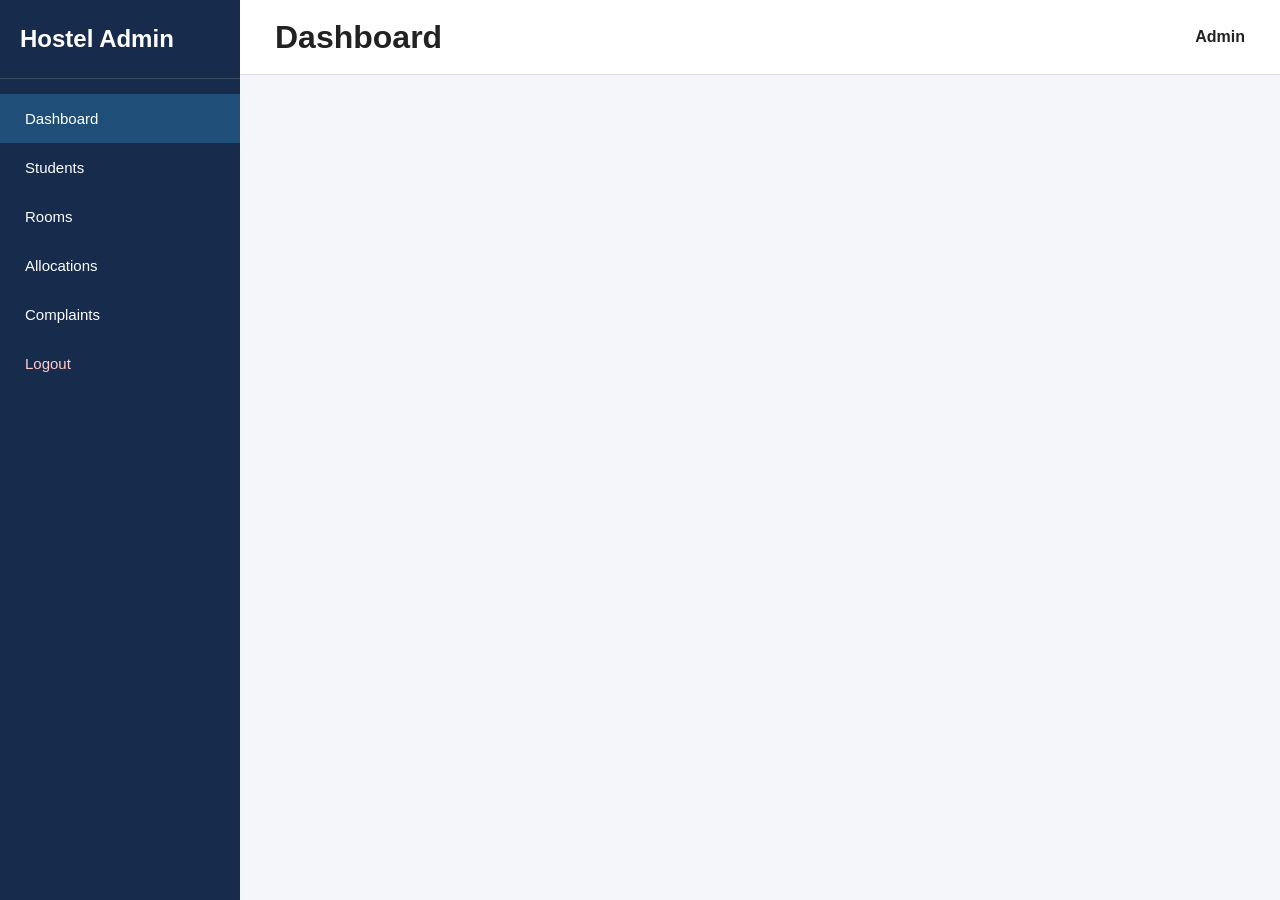
==== Frontend/admin.html @ ac71d5ca "Added admin dashboard layout" ====
<!DOCTYPE html>
<html lang="en">

<head>

    <meta charset="UTF-8">

    <meta name="viewport"
          content="width=device-width, initial-scale=1.0">

    <title>Admin - Hostel Management</title>

    <link rel="stylesheet" href="style.css">

</head>

<body>

<div class="admin-layout">

    <!-- SIDEBAR -->

    <aside class="sidebar">

        <div class="sidebar-title">
            <h2>Hostel Admin</h2>
        </div>

        <nav>

            <button class="nav-btn active">
                Dashboard
            </button>

            <button class="nav-btn">
                Students
            </button>

            <button class="nav-btn">
                Rooms
            </button>

            <button class="nav-btn">
                Allocations
            </button>

            <button class="nav-btn">
                Complaints
            </button>

            <button class="nav-btn logout-btn">
                Logout
            </button>

        </nav>

    </aside>


    <!-- MAIN CONTENT -->

    <main class="admin-main">

        <!-- HEADER -->

        <header class="topbar">

            <div>
                <h1 id="pageTitle">Dashboard</h1>
            </div>

            <div class="admin-user">
                Admin
            </div>

        </header>


    </main>

</div>

</body>
</html>
---- Frontend/style.css ----
* {
    margin: 0;
    padding: 0;
    box-sizing: border-box;
}

body {
    font-family: Arial, sans-serif;
    background: #f4f6f9;
    color: #222;
}


/* =========================
   LOGIN PAGE
========================= */

.login-body {
    min-height: 100vh;
    display: flex;
    justify-content: center;
    align-items: center;
    background: #eef2f7;
}

.login-container {
    width: 900px;
    min-height: 500px;
    display: flex;
    background: white;
    border-radius: 15px;
    overflow: hidden;
    box-shadow: 0 10px 30px rgba(0, 0, 0, 0.12);
}

.login-left {
    width: 50%;
    background: #1f4e79;
    color: white;
    display: flex;
    flex-direction: column;
    justify-content: center;
    padding: 50px;
}

.login-left h1 {
    font-size: 38px;
    margin-bottom: 15px;
}

.login-left p {
    font-size: 17px;
}

.login-box {
    width: 50%;
    padding: 60px 50px;
}

.login-box h2 {
    font-size: 30px;
    margin-bottom: 10px;
}

.login-subtitle {
    color: #777;
    margin-bottom: 30px;
}

.login-box label {
    display: block;
    margin-top: 15px;
    margin-bottom: 7px;
    font-weight: bold;
}

.login-box input {
    width: 100%;
    padding: 13px;
    border: 1px solid #ccc;
    border-radius: 7px;
}

.login-btn {
    width: 100%;
    margin-top: 25px;
    padding: 14px;
    border: none;
    border-radius: 7px;
    background: #1f4e79;
    color: white;
    cursor: pointer;
    font-size: 16px;
}

.login-btn:hover {
    background: #163a5b;
}

.login-message {
    margin-top: 15px;
}


/* =========================
   ADMIN LAYOUT
========================= */

.admin-layout {
    display: flex;
    min-height: 100vh;
}

.sidebar {
    width: 240px;
    background: #172b4d;
    color: white;
    position: fixed;
    height: 100vh;
}

.sidebar-title {
    padding: 25px 20px;
    border-bottom: 1px solid rgba(255,255,255,0.15);
}

.sidebar nav {
    display: flex;
    flex-direction: column;
    padding-top: 15px;
}

.nav-btn {
    background: transparent;
    border: none;
    color: white;
    text-align: left;
    padding: 16px 25px;
    font-size: 15px;
    cursor: pointer;
}

.nav-btn:hover,
.nav-btn.active {
    background: #1f4e79;
}

.logout-btn {
    margin-top: auto;
    color: #ffcccc;
}

.admin-main {
    margin-left: 240px;
    width: calc(100% - 240px);
}

.topbar {
    height: 75px;
    background: white;
    display: flex;
    align-items: center;
    justify-content: space-between;
    padding: 0 35px;
    border-bottom: 1px solid #ddd;
}

.admin-user {
    font-weight: bold;
}

.content-section {
    padding: 35px;
}

.hidden {
    display: none !important;
}


/* =========================
   DASHBOARD
========================= */

.dashboard-cards {
    display: grid;
    grid-template-columns: repeat(4, 1fr);
    gap: 20px;
    margin-top: 30px;
}

.dashboard-card {
    background: white;
    padding: 25px;
    border-radius: 10px;
    box-shadow: 0 3px 10px rgba(0,0,0,0.08);
}

.dashboard-card h3 {
    color: #666;
    font-size: 15px;
}

.dashboard-card p {
    font-size: 32px;
    font-weight: bold;
    margin-top: 15px;
    color: #1f4e79;
}


/* =========================
   TABLES
========================= */

.table-container {
    background: white;
    margin-top: 25px;
    border-radius: 10px;
    overflow-x: auto;
    box-shadow: 0 3px 10px rgba(0,0,0,0.07);
}

table {
    width: 100%;
    border-collapse: collapse;
}

th,
td {
    padding: 15px;
    border-bottom: 1px solid #eee;
    text-align: left;
}

th {
    background: #f1f4f8;
    font-size: 14px;
}

td {
    font-size: 14px;
}


/* =========================
   BUTTONS
========================= */

.primary-btn {
    background: #1f4e79;
    color: white;
    border: none;
    border-radius: 6px;
    padding: 11px 18px;
    cursor: pointer;
}

.primary-btn:hover {
    background: #163a5b;
}

.danger-btn {
    background: #d9534f;
    color: white;
    border: none;
    border-radius: 6px;
    padding: 11px 18px;
    cursor: pointer;
    margin-top: 15px;
}

.edit-btn {
    background: #f0ad4e;
    color: white;
    border: none;
    padding: 8px 12px;
    border-radius: 5px;
    cursor: pointer;
}

.section-header {
    display: flex;
    justify-content: space-between;
    align-items: center;
}


/* =========================
   ROOMS
========================= */

.rooms-container {
    display: grid;
    grid-template-columns: repeat(3, 1fr);
    gap: 20px;
    margin-top: 25px;
}

.room-card {
    background: white;
    padding: 20px;
    border-radius: 10px;
    box-shadow: 0 3px 10px rgba(0,0,0,0.08);
}

.room-card h3 {
    color: #1f4e79;
    margin-bottom: 10px;
}

.room-card ul {
    margin-top: 10px;
    padding-left: 20px;
}


/* =========================
   MODALS
========================= */

.modal {
    position: fixed;
    inset: 0;
    background: rgba(0,0,0,0.5);
    display: flex;
    justify-content: center;
    align-items: center;
    z-index: 1000;
}

.modal-content {
    width: 500px;
    max-height: 90vh;
    overflow-y: auto;
    background: white;
    padding: 30px;
    border-radius: 10px;
    position: relative;
}

.modal-content h2 {
    margin-bottom: 20px;
}

.modal-content label {
    display: block;
    margin-top: 12px;
    margin-bottom: 5px;
}

.modal-content input {
    width: 100%;
    padding: 11px;
    border: 1px solid #ccc;
    border-radius: 5px;
}

.modal-content .primary-btn {
    margin-top: 20px;
}

.close {
    position: absolute;
    right: 20px;
    top: 15px;
    font-size: 28px;
    cursor: pointer;
}


/* =========================
   STUDENT PAGE
========================= */

.student-layout {
    min-height: 100vh;
}

.student-header {
    background: #172b4d;
    color: white;
    padding: 20px 40px;
    display: flex;
    justify-content: space-between;
    align-items: center;
}

.student-header h1 {
    font-size: 24px;
}

.student-header p {
    margin-top: 5px;
    color: #cdd6e5;
}

.logout-button {
    background: #d9534f;
    color: white;
    border: none;
    padding: 11px 20px;
    border-radius: 6px;
    cursor: pointer;
}

.student-main {
    padding: 40px;
}

.student-details {
    display: grid;
    grid-template-columns: repeat(5, 1fr);
    gap: 20px;
    margin-top: 25px;
}

.detail-card {
    background: white;
    padding: 22px;
    border-radius: 10px;
    box-shadow: 0 3px 10px rgba(0,0,0,0.08);
}

.detail-card h3 {
    color: #777;
    font-size: 14px;
}

.detail-card p {
    margin-top: 12px;
    font-size: 20px;
    font-weight: bold;
    color: #1f4e79;
}


/* =========================
   COMPLAINT BOX
========================= */

.complaint-box {
    background: white;
    margin-top: 30px;
    padding: 30px;
    border-radius: 10px;
    box-shadow: 0 3px 10px rgba(0,0,0,0.08);
}

.complaint-box p {
    margin-top: 10px;
    color: #666;
}

.complaint-box textarea {
    width: 100%;
    height: 130px;
    margin-top: 20px;
    padding: 15px;
    border: 1px solid #ccc;
    border-radius: 7px;
    resize: vertical;
}

.complaint-box button {
    margin-top: 15px;
}

.previous-complaints {
    margin-top: 35px;
}


/* =========================
   STATUS
========================= */

.status-resolved {
    color: green;
    font-weight: bold;
}

.status-unresolved {
    color: red;
    font-weight: bold;
}


/* =========================
   RESPONSIVE
========================= */

@media (max-width: 1000px) {

    .dashboard-cards {
        grid-template-columns: repeat(2, 1fr);
    }

    .student-details {
        grid-template-columns: repeat(2, 1fr);
    }

    .rooms-container {
        grid-template-columns: repeat(2, 1fr);
    }
}

@media (max-width: 700px) {

    .login-container {
        width: 95%;
        flex-direction: column;
    }

    .login-left,
    .login-box {
        width: 100%;
    }

    .sidebar {
        width: 180px;
    }

    .admin-main {
        margin-left: 180px;
        width: calc(100% - 180px);
    }

    .dashboard-cards {
        grid-template-columns: 1fr;
    }

    .student-details {
        grid-template-columns: 1fr;
    }

    .rooms-container {
        grid-template-columns: 1fr;
    }
}
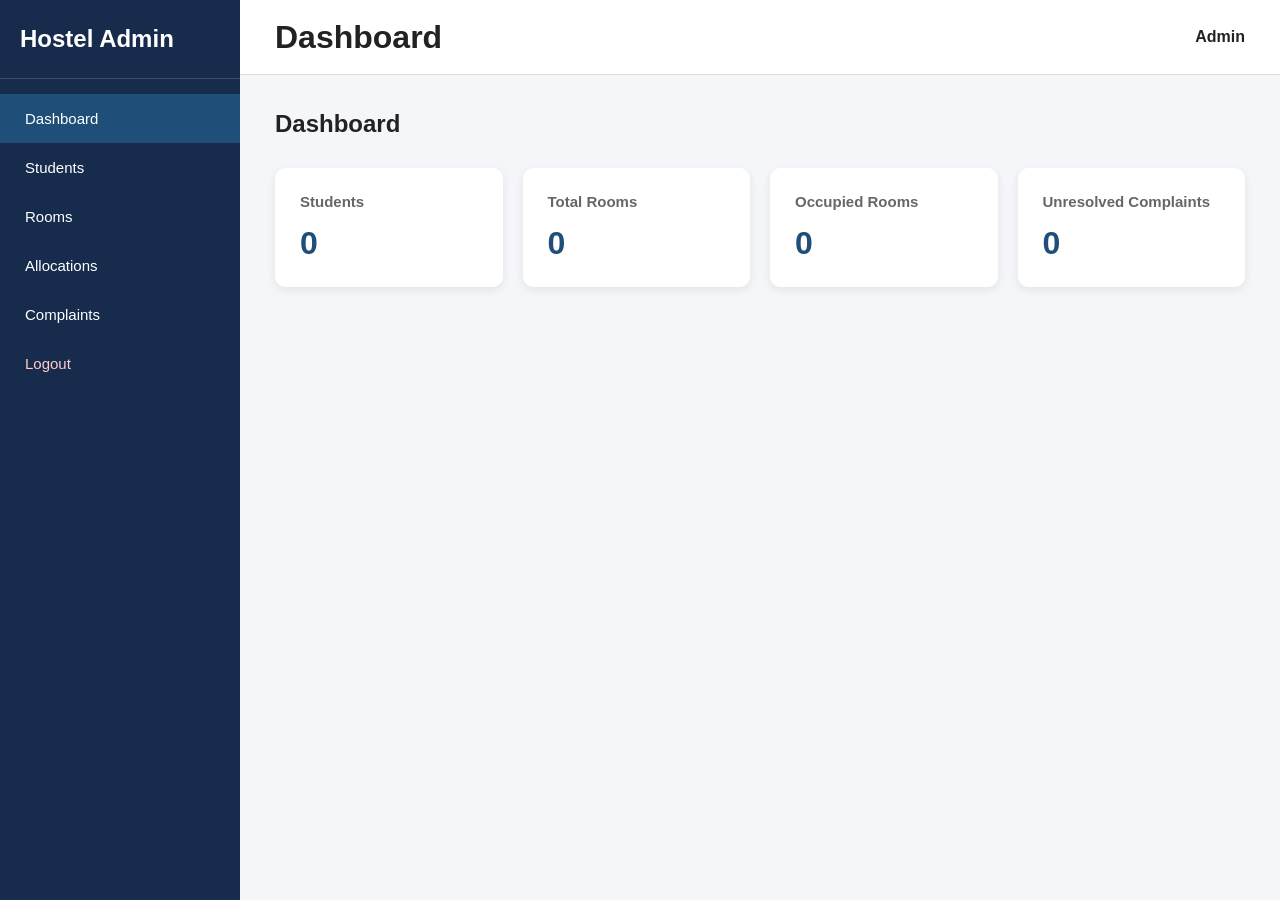
==== commit da5984b0: "Added admin dashboard cards" ====
--- a/Frontend/admin.html
+++ b/Frontend/admin.html
@@ -17,8 +17,6 @@
 <body>
 
 <div class="admin-layout">
-
-    <!-- SIDEBAR -->
 
     <aside class="sidebar">
 
@@ -56,12 +54,8 @@
 
     </aside>
 
-
-    <!-- MAIN CONTENT -->
-
     <main class="admin-main">
 
-        <!-- HEADER -->
 
         <header class="topbar">
 
@@ -76,6 +70,36 @@
         </header>
 
 
+        <section id="dashboard" class="content-section">
+
+            <h2>Dashboard</h2>
+
+            <div class="dashboard-cards">
+
+                <div class="dashboard-card">
+                    <h3>Students</h3>
+                    <p id="studentCount">0</p>
+                </div>
+
+                <div class="dashboard-card">
+                    <h3>Total Rooms</h3>
+                    <p id="roomCount">0</p>
+                </div>
+
+                <div class="dashboard-card">
+                    <h3>Occupied Rooms</h3>
+                    <p id="occupiedRoomCount">0</p>
+                </div>
+
+                <div class="dashboard-card">
+                    <h3>Unresolved Complaints</h3>
+                    <p id="unresolvedCount">0</p>
+                </div>
+
+            </div>
+
+        </section>
+
     </main>
 
 </div>
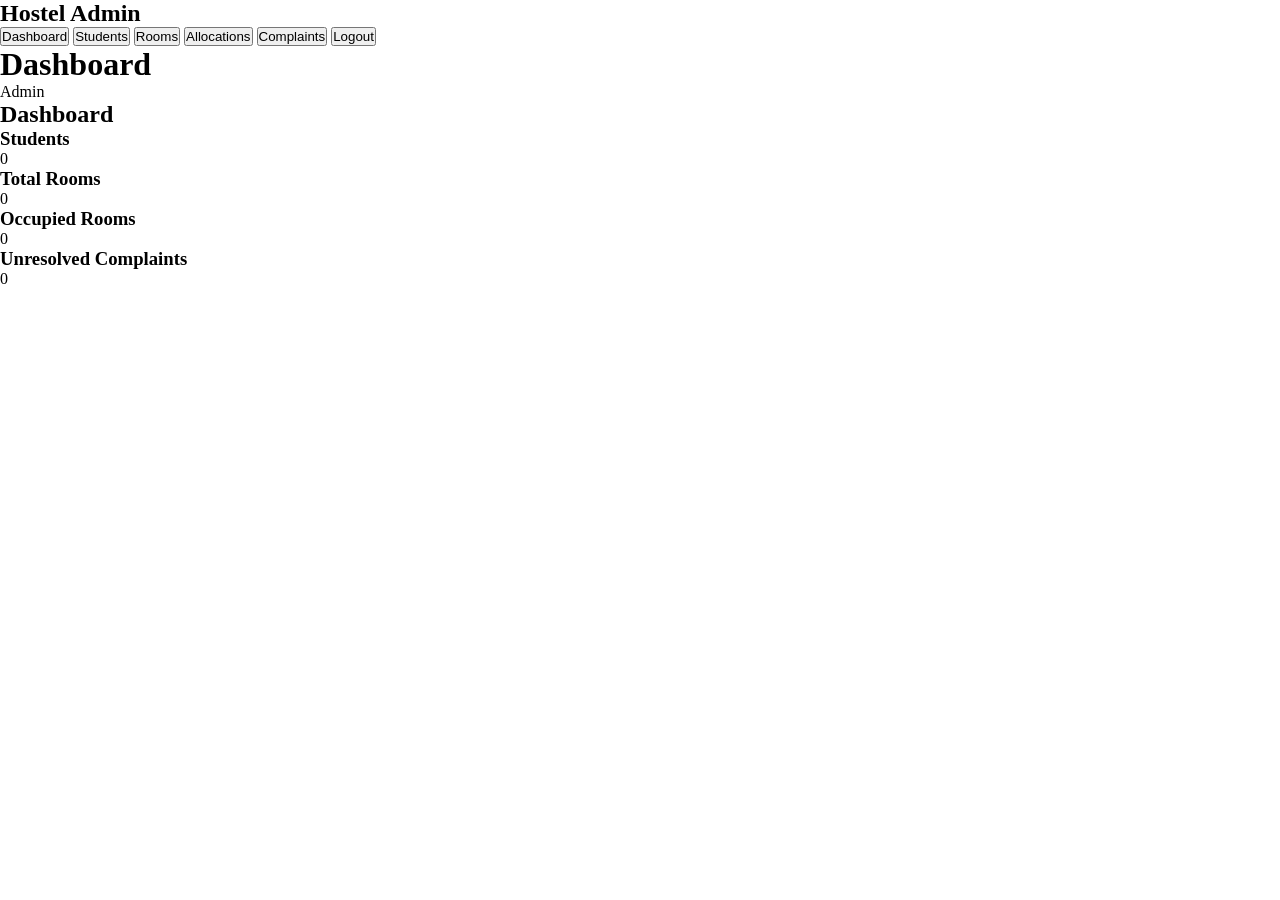
==== commit bf3e106f: "Added some modifications to admin api" ====
--- a/Frontend/admin.html
+++ b/Frontend/admin.html
@@ -38,17 +38,19 @@
                 Rooms
             </button>
 
-            <button class="nav-btn">
-                Allocations
-            </button>
+            
+        <button class="nav-btn">
+             Allocations
+        </button>
 
-            <button class="nav-btn">
+        <button class="nav-btn" id="complaintsBtn">
                 Complaints
-            </button>
+        </button>
 
-            <button class="nav-btn logout-btn">
-                Logout
-            </button>
+<button class="nav-btn logout-btn">
+    Logout
+</button>
+
 
         </nav>
 
@@ -99,10 +101,87 @@
             </div>
 
         </section>
+        
+<section id="complaints" class="content-section" style="display: none;">
+
+    <h2>Manage Complaints</h2>
+
+    <p id="complaintMessage"></p>
+
+    <table>
+        <thead>
+            <tr>
+                <th>Complaint ID</th>
+                <th>Student ID</th>
+                <th>Description</th>
+                <th>Status</th>
+                <th>Date</th>
+                <th>Action</th>
+            </tr>
+        </thead>
+
+        <tbody id="complaintTableBody">
+            <tr>
+                <td colspan="6">Click Complaints to load records.</td>
+            </tr>
+        </tbody>
+    </table>
+
+</section>
+
 
     </main>
 
 </div>
 
+
+<script>
+    document.getElementById("complaintsBtn").addEventListener("click", async function() {
+        document.getElementById("dashboard").style.display = "none";
+        document.getElementById("complaints").style.display = "block";
+        document.getElementById("pageTitle").textContent = "Complaints";
+
+        const table = document.getElementById("complaintTableBody");
+        table.innerHTML = "<tr><td colspan='6'>Loading complaints...</td></tr>";
+
+        try {
+            const response = await fetch("http://localhost:8080/api/complaints");
+            const data = await response.json();
+
+            const complaints = Array.isArray(data) ? data : data.complaints;
+
+            if (!response.ok || !Array.isArray(complaints)) {
+                throw new Error("Invalid response");
+            }
+
+            if (complaints.length === 0) {
+                table.innerHTML = "<tr><td colspan='6'>No complaints found.</td></tr>";
+                return;
+            }
+
+            table.innerHTML = "";
+
+            complaints.forEach(function(c) {
+                const row = document.createElement("tr");
+
+                row.innerHTML = `
+                    <td>${c.complaint_id}</td>
+                    <td>${c.student_id}</td>
+                    <td></td>
+                    <td>${c.status}</td>
+                    <td>${c.created_at}</td>
+                    <td>-</td>
+                `;
+
+                row.children[2].textContent = c.description;
+                table.appendChild(row);
+            });
+        } catch (error) {
+            table.innerHTML = "<tr><td colspan='6'>Could not load complaints. Check the backend API.</td></tr>";
+        }
+    });
+</script>
+
+
 </body>
-</html>
+</html>
--- a/Frontend/style.css
+++ b/Frontend/style.css
@@ -1,540 +1,144 @@
 * {
+    box-sizing: border-box;
     margin: 0;
     padding: 0;
-    box-sizing: border-box;
 }
-
-body {
-    font-family: Arial, sans-serif;
-    background: #f4f6f9;
-    color: #222;
-}
-
-
-/* =========================
-   LOGIN PAGE
-========================= */
 
 .login-body {
     min-height: 100vh;
+    width: 100%;
     display: flex;
+    align-items: center;
     justify-content: center;
-    align-items: center;
-    background: #eef2f7;
+    padding: 30px;
+    font-family: Arial, sans-serif;
+    background: linear-gradient(135deg, #102747, #1d4ed8);
 }
 
 .login-container {
-    width: 900px;
-    min-height: 500px;
-    display: flex;
+    display: grid;
+    grid-template-columns: 1fr 1fr;
+    width: 100%;
+    max-width: 1100px;
+    min-height: 580px;
+    overflow: hidden;
+    border-radius: 20px;
     background: white;
-    border-radius: 15px;
-    overflow: hidden;
-    box-shadow: 0 10px 30px rgba(0, 0, 0, 0.12);
+    box-shadow: 0 25px 60px rgba(0, 0, 0, 0.25);
 }
 
 .login-left {
-    width: 50%;
-    background: #1f4e79;
-    color: white;
     display: flex;
     flex-direction: column;
     justify-content: center;
+    align-items: center;
     padding: 50px;
+    text-align: center;
+    color: white;
+    background: linear-gradient(145deg, #17315b, #2563eb);
 }
 
 .login-left h1 {
-    font-size: 38px;
-    margin-bottom: 15px;
+    font-size: clamp(30px, 3vw, 44px);
+    line-height: 1.2;
+    margin-bottom: 20px;
 }
 
 .login-left p {
-    font-size: 17px;
+    color: #dbeafe;
+    font-size: 18px;
+    line-height: 1.7;
 }
 
 .login-box {
-    width: 50%;
-    padding: 60px 50px;
+    display: flex;
+    flex-direction: column;
+    justify-content: center;
+    padding: 55px;
+    background: #ffffff;
 }
 
 .login-box h2 {
-    font-size: 30px;
-    margin-bottom: 10px;
+    color: #17315b;
+    font-size: 34px;
+    margin-bottom: 12px;
 }
 
 .login-subtitle {
-    color: #777;
+    color: #64748b;
     margin-bottom: 30px;
 }
 
-.login-box label {
+#loginForm {
+    width: 100%;
+}
+
+#loginForm label {
     display: block;
-    margin-top: 15px;
-    margin-bottom: 7px;
+    margin: 20px 0 9px;
+    color: #334155;
     font-weight: bold;
 }
 
-.login-box input {
+#loginForm input {
     width: 100%;
-    padding: 13px;
-    border: 1px solid #ccc;
-    border-radius: 7px;
+    padding: 15px;
+    border: 1px solid #cbd5e1;
+    border-radius: 9px;
+    font-size: 16px;
+    outline: none;
+    transition: border-color 0.2s, box-shadow 0.2s;
+}
+
+#loginForm input:focus {
+    border-color: #2563eb;
+    box-shadow: 0 0 0 3px rgba(37, 99, 235, 0.12);
 }
 
 .login-btn {
     width: 100%;
-    margin-top: 25px;
-    padding: 14px;
+    margin-top: 30px;
+    padding: 15px;
     border: none;
-    border-radius: 7px;
-    background: #1f4e79;
+    border-radius: 9px;
     color: white;
+    background: #2563eb;
+    font-size: 17px;
+    font-weight: bold;
     cursor: pointer;
-    font-size: 16px;
+    transition: background 0.2s, transform 0.2s;
 }
 
 .login-btn:hover {
-    background: #163a5b;
+    background: #1d4ed8;
+    transform: translateY(-1px);
 }
 
 .login-message {
-    margin-top: 15px;
+    margin-top: 18px;
+    text-align: center;
 }
 
-
-/* =========================
-   ADMIN LAYOUT
-========================= */
-
-.admin-layout {
-    display: flex;
-    min-height: 100vh;
-}
-
-.sidebar {
-    width: 240px;
-    background: #172b4d;
-    color: white;
-    position: fixed;
-    height: 100vh;
-}
-
-.sidebar-title {
-    padding: 25px 20px;
-    border-bottom: 1px solid rgba(255,255,255,0.15);
-}
-
-.sidebar nav {
-    display: flex;
-    flex-direction: column;
-    padding-top: 15px;
-}
-
-.nav-btn {
-    background: transparent;
-    border: none;
-    color: white;
-    text-align: left;
-    padding: 16px 25px;
-    font-size: 15px;
-    cursor: pointer;
-}
-
-.nav-btn:hover,
-.nav-btn.active {
-    background: #1f4e79;
-}
-
-.logout-btn {
-    margin-top: auto;
-    color: #ffcccc;
-}
-
-.admin-main {
-    margin-left: 240px;
-    width: calc(100% - 240px);
-}
-
-.topbar {
-    height: 75px;
-    background: white;
-    display: flex;
-    align-items: center;
-    justify-content: space-between;
-    padding: 0 35px;
-    border-bottom: 1px solid #ddd;
-}
-
-.admin-user {
-    font-weight: bold;
-}
-
-.content-section {
-    padding: 35px;
-}
-
-.hidden {
-    display: none !important;
-}
-
-
-/* =========================
-   DASHBOARD
-========================= */
-
-.dashboard-cards {
-    display: grid;
-    grid-template-columns: repeat(4, 1fr);
-    gap: 20px;
-    margin-top: 30px;
-}
-
-.dashboard-card {
-    background: white;
-    padding: 25px;
-    border-radius: 10px;
-    box-shadow: 0 3px 10px rgba(0,0,0,0.08);
-}
-
-.dashboard-card h3 {
-    color: #666;
-    font-size: 15px;
-}
-
-.dashboard-card p {
-    font-size: 32px;
-    font-weight: bold;
-    margin-top: 15px;
-    color: #1f4e79;
-}
-
-
-/* =========================
-   TABLES
-========================= */
-
-.table-container {
-    background: white;
-    margin-top: 25px;
-    border-radius: 10px;
-    overflow-x: auto;
-    box-shadow: 0 3px 10px rgba(0,0,0,0.07);
-}
-
-table {
-    width: 100%;
-    border-collapse: collapse;
-}
-
-th,
-td {
-    padding: 15px;
-    border-bottom: 1px solid #eee;
-    text-align: left;
-}
-
-th {
-    background: #f1f4f8;
-    font-size: 14px;
-}
-
-td {
-    font-size: 14px;
-}
-
-
-/* =========================
-   BUTTONS
-========================= */
-
-.primary-btn {
-    background: #1f4e79;
-    color: white;
-    border: none;
-    border-radius: 6px;
-    padding: 11px 18px;
-    cursor: pointer;
-}
-
-.primary-btn:hover {
-    background: #163a5b;
-}
-
-.danger-btn {
-    background: #d9534f;
-    color: white;
-    border: none;
-    border-radius: 6px;
-    padding: 11px 18px;
-    cursor: pointer;
-    margin-top: 15px;
-}
-
-.edit-btn {
-    background: #f0ad4e;
-    color: white;
-    border: none;
-    padding: 8px 12px;
-    border-radius: 5px;
-    cursor: pointer;
-}
-
-.section-header {
-    display: flex;
-    justify-content: space-between;
-    align-items: center;
-}
-
-
-/* =========================
-   ROOMS
-========================= */
-
-.rooms-container {
-    display: grid;
-    grid-template-columns: repeat(3, 1fr);
-    gap: 20px;
-    margin-top: 25px;
-}
-
-.room-card {
-    background: white;
-    padding: 20px;
-    border-radius: 10px;
-    box-shadow: 0 3px 10px rgba(0,0,0,0.08);
-}
-
-.room-card h3 {
-    color: #1f4e79;
-    margin-bottom: 10px;
-}
-
-.room-card ul {
-    margin-top: 10px;
-    padding-left: 20px;
-}
-
-
-/* =========================
-   MODALS
-========================= */
-
-.modal {
-    position: fixed;
-    inset: 0;
-    background: rgba(0,0,0,0.5);
-    display: flex;
-    justify-content: center;
-    align-items: center;
-    z-index: 1000;
-}
-
-.modal-content {
-    width: 500px;
-    max-height: 90vh;
-    overflow-y: auto;
-    background: white;
-    padding: 30px;
-    border-radius: 10px;
-    position: relative;
-}
-
-.modal-content h2 {
-    margin-bottom: 20px;
-}
-
-.modal-content label {
-    display: block;
-    margin-top: 12px;
-    margin-bottom: 5px;
-}
-
-.modal-content input {
-    width: 100%;
-    padding: 11px;
-    border: 1px solid #ccc;
-    border-radius: 5px;
-}
-
-.modal-content .primary-btn {
-    margin-top: 20px;
-}
-
-.close {
-    position: absolute;
-    right: 20px;
-    top: 15px;
-    font-size: 28px;
-    cursor: pointer;
-}
-
-
-/* =========================
-   STUDENT PAGE
-========================= */
-
-.student-layout {
-    min-height: 100vh;
-}
-
-.student-header {
-    background: #172b4d;
-    color: white;
-    padding: 20px 40px;
-    display: flex;
-    justify-content: space-between;
-    align-items: center;
-}
-
-.student-header h1 {
-    font-size: 24px;
-}
-
-.student-header p {
-    margin-top: 5px;
-    color: #cdd6e5;
-}
-
-.logout-button {
-    background: #d9534f;
-    color: white;
-    border: none;
-    padding: 11px 20px;
-    border-radius: 6px;
-    cursor: pointer;
-}
-
-.student-main {
-    padding: 40px;
-}
-
-.student-details {
-    display: grid;
-    grid-template-columns: repeat(5, 1fr);
-    gap: 20px;
-    margin-top: 25px;
-}
-
-.detail-card {
-    background: white;
-    padding: 22px;
-    border-radius: 10px;
-    box-shadow: 0 3px 10px rgba(0,0,0,0.08);
-}
-
-.detail-card h3 {
-    color: #777;
-    font-size: 14px;
-}
-
-.detail-card p {
-    margin-top: 12px;
-    font-size: 20px;
-    font-weight: bold;
-    color: #1f4e79;
-}
-
-
-/* =========================
-   COMPLAINT BOX
-========================= */
-
-.complaint-box {
-    background: white;
-    margin-top: 30px;
-    padding: 30px;
-    border-radius: 10px;
-    box-shadow: 0 3px 10px rgba(0,0,0,0.08);
-}
-
-.complaint-box p {
-    margin-top: 10px;
-    color: #666;
-}
-
-.complaint-box textarea {
-    width: 100%;
-    height: 130px;
-    margin-top: 20px;
-    padding: 15px;
-    border: 1px solid #ccc;
-    border-radius: 7px;
-    resize: vertical;
-}
-
-.complaint-box button {
-    margin-top: 15px;
-}
-
-.previous-complaints {
-    margin-top: 35px;
-}
-
-
-/* =========================
-   STATUS
-========================= */
-
-.status-resolved {
-    color: green;
-    font-weight: bold;
-}
-
-.status-unresolved {
-    color: red;
-    font-weight: bold;
-}
-
-
-/* =========================
-   RESPONSIVE
-========================= */
-
-@media (max-width: 1000px) {
-
-    .dashboard-cards {
-        grid-template-columns: repeat(2, 1fr);
+@media (max-width: 750px) {
+    .login-body {
+        padding: 16px;
     }
 
-    .student-details {
-        grid-template-columns: repeat(2, 1fr);
+    .login-container {
+        grid-template-columns: 1fr;
+        max-width: 480px;
     }
 
-    .rooms-container {
-        grid-template-columns: repeat(2, 1fr);
-    }
-}
-
-@media (max-width: 700px) {
-
-    .login-container {
-        width: 95%;
-        flex-direction: column;
+    .login-left {
+        min-height: 200px;
+        padding: 30px 20px;
     }
 
-    .login-left,
-    .login-box {
-        width: 100%;
+    .login-left h1 {
+        font-size: 30px;
     }
 
-    .sidebar {
-        width: 180px;
-    }
-
-    .admin-main {
-        margin-left: 180px;
-        width: calc(100% - 180px);
-    }
-
-    .dashboard-cards {
-        grid-template-columns: 1fr;
-    }
-
-    .student-details {
-        grid-template-columns: 1fr;
-    }
-
-    .rooms-container {
-        grid-template-columns: 1fr;
+    .login-box {
+        padding: 30px 24px;
     }
 }
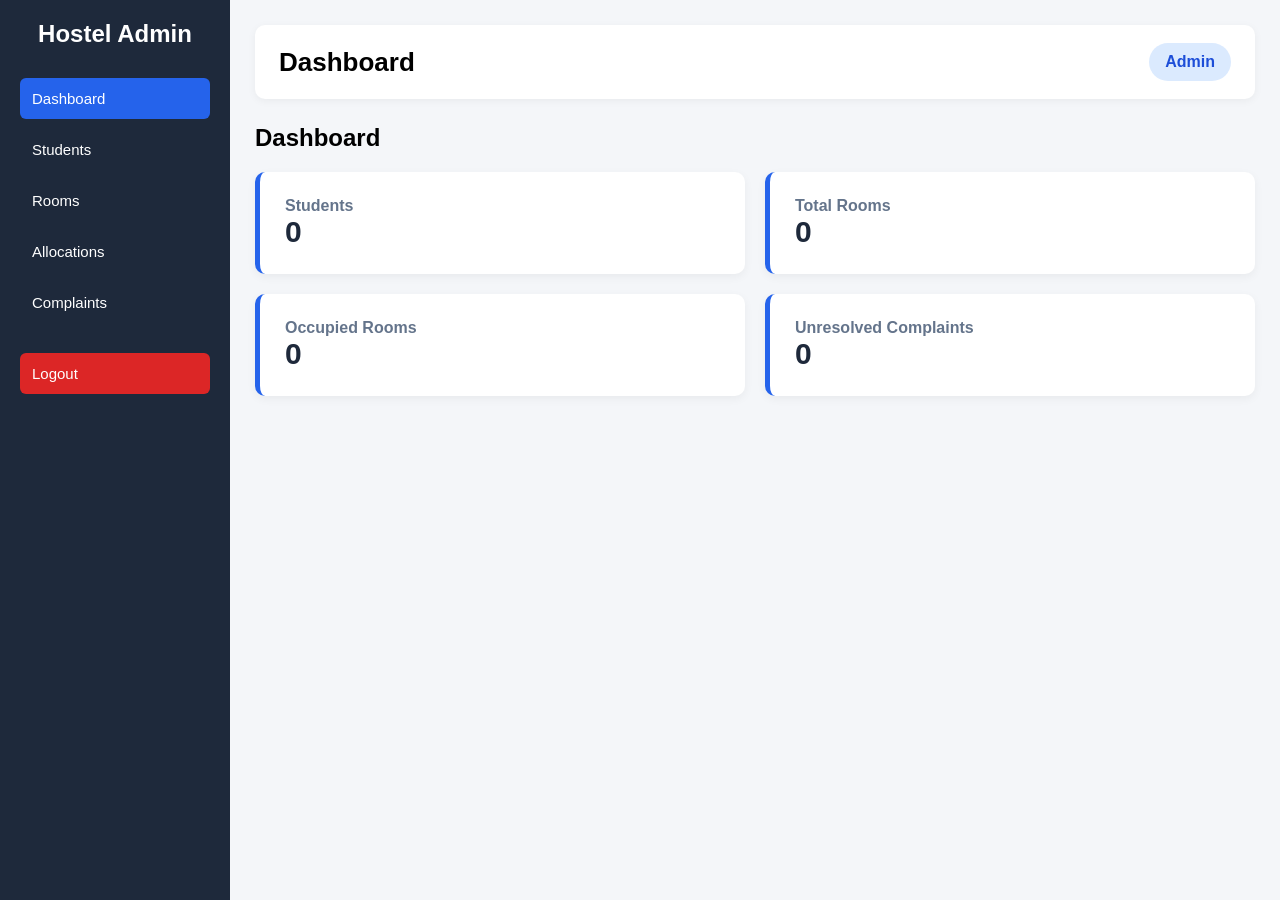
==== commit 933b0a6c: "Added Code to display room occupancy and availability in admin panel" ====
--- a/Frontend/admin.html
+++ b/Frontend/admin.html
@@ -1,83 +1,44 @@
 <!DOCTYPE html>
 <html lang="en">
-
 <head>
-
     <meta charset="UTF-8">
-
-    <meta name="viewport"
-          content="width=device-width, initial-scale=1.0">
-
+    <meta name="viewport" content="width=device-width, initial-scale=1.0">
     <title>Admin - Hostel Management</title>
-
     <link rel="stylesheet" href="style.css">
-
 </head>
 
 <body>
-
 <div class="admin-layout">
 
     <aside class="sidebar">
-
         <div class="sidebar-title">
             <h2>Hostel Admin</h2>
         </div>
 
         <nav>
-
-            <button class="nav-btn active">
-                Dashboard
-            </button>
-
-            <button class="nav-btn">
-                Students
-            </button>
-
-            <button class="nav-btn">
-                Rooms
-            </button>
-
-            
-        <button class="nav-btn">
-             Allocations
-        </button>
-
-        <button class="nav-btn" id="complaintsBtn">
-                Complaints
-        </button>
-
-<button class="nav-btn logout-btn">
-    Logout
-</button>
-
-
+            <button class="nav-btn active" data-page="dashboard">Dashboard</button>
+            <button class="nav-btn" data-page="students">Students</button>
+            <button class="nav-btn" data-page="rooms">Rooms</button>
+            <button class="nav-btn" data-page="allocations">Allocations</button>
+            <button class="nav-btn" data-page="complaints">Complaints</button>
+            <button class="nav-btn logout-btn" id="logoutBtn">Logout</button>
         </nav>
-
     </aside>
 
     <main class="admin-main">
 
-
         <header class="topbar">
-
             <div>
                 <h1 id="pageTitle">Dashboard</h1>
             </div>
-
-            <div class="admin-user">
-                Admin
-            </div>
-
+            <div class="admin-user">Admin</div>
         </header>
 
-
+        <!-- Dashboard -->
         <section id="dashboard" class="content-section">
-
             <h2>Dashboard</h2>
 
             <div class="dashboard-cards">
-
                 <div class="dashboard-card">
                     <h3>Students</h3>
                     <p id="studentCount">0</p>
@@ -97,91 +58,296 @@
                     <h3>Unresolved Complaints</h3>
                     <p id="unresolvedCount">0</p>
                 </div>
-
             </div>
-
         </section>
+
+        <!-- Students placeholder -->
+        <section id="students" class="content-section" style="display:none;">
+            <h2>Students</h2>
+            <p>Students management will be added here.</p>
+        </section>
+
+        <!-- Rooms placeholder -->
         
-<section id="complaints" class="content-section" style="display: none;">
-
-    <h2>Manage Complaints</h2>
-
-    <p id="complaintMessage"></p>
-
-    <table>
-        <thead>
-            <tr>
-                <th>Complaint ID</th>
-                <th>Student ID</th>
-                <th>Description</th>
-                <th>Status</th>
-                <th>Date</th>
-                <th>Action</th>
-            </tr>
-        </thead>
-
-        <tbody id="complaintTableBody">
-            <tr>
-                <td colspan="6">Click Complaints to load records.</td>
-            </tr>
-        </tbody>
-    </table>
-
+<section id="rooms" class="content-section" style="display:none;">
+    <h2>Rooms Management</h2>
+
+    <p id="roomsMessage"></p>
+
+    <div style="overflow-x:auto;">
+        <table style="width:100%; border-collapse:collapse; background:white;">
+            <thead>
+                <tr>
+                    <th>Room ID</th>
+                    <th>Room Number</th>
+                    <th>Block</th>
+                    <th>Floor</th>
+                    <th>Capacity</th>
+                    <th>Occupied Beds</th>
+<th>Available Beds</th>
+                </tr>
+            </thead>
+            <tbody id="roomsTable">
+                <tr>
+                    <td colspan="5">Click Rooms to load records.</td>
+                </tr>
+            </tbody>
+        </table>
+    </div>
 </section>
 
 
+        <!-- Allocations placeholder -->
+        <section id="allocations" class="content-section" style="display:none;">
+            <h2>Allocations</h2>
+            <p>Allocations management will be added here.</p>
+        </section>
+
+        <!-- Complaints -->
+        <section id="complaints" class="content-section" style="display:none;">
+            <h2>Student Complaints</h2>
+
+            <div style="overflow-x:auto;">
+                <table style="width:100%; border-collapse:collapse; background:white;">
+                    <thead>
+                        <tr>
+                            <th style="padding:12px; border:1px solid #ddd;">Complaint ID</th>
+                            <th style="padding:12px; border:1px solid #ddd;">Student ID</th>
+                            <th style="padding:12px; border:1px solid #ddd;">Description</th>
+                            <th style="padding:12px; border:1px solid #ddd;">Status</th>
+                            <th style="padding:12px; border:1px solid #ddd;">Date</th>
+                            <th style="padding:12px; border:1px solid #ddd;">Action</th>
+                        </tr>
+                    </thead>
+
+                    <tbody id="complaintsTable">
+                        <tr>
+                            <td colspan="5" style="padding:12px;">Click Complaints to load records.</td>
+                        </tr>
+                    </tbody>
+                </table>
+            </div>
+
+            <p id="complaintsMessage"></p>
+        </section>
+
     </main>
-
 </div>
 
-
 <script>
-    document.getElementById("complaintsBtn").addEventListener("click", async function() {
-        document.getElementById("dashboard").style.display = "none";
-        document.getElementById("complaints").style.display = "block";
-        document.getElementById("pageTitle").textContent = "Complaints";
-
-        const table = document.getElementById("complaintTableBody");
-        table.innerHTML = "<tr><td colspan='6'>Loading complaints...</td></tr>";
-
-        try {
-            const response = await fetch("http://localhost:8080/api/complaints");
-            const data = await response.json();
-
-            const complaints = Array.isArray(data) ? data : data.complaints;
-
-            if (!response.ok || !Array.isArray(complaints)) {
-                throw new Error("Invalid response");
-            }
-
-            if (complaints.length === 0) {
-                table.innerHTML = "<tr><td colspan='6'>No complaints found.</td></tr>";
-                return;
-            }
-
-            table.innerHTML = "";
-
-            complaints.forEach(function(c) {
-                const row = document.createElement("tr");
-
-                row.innerHTML = `
-                    <td>${c.complaint_id}</td>
-                    <td>${c.student_id}</td>
-                    <td></td>
-                    <td>${c.status}</td>
-                    <td>${c.created_at}</td>
-                    <td>-</td>
-                `;
-
-                row.children[2].textContent = c.description;
-                table.appendChild(row);
+const API_BASE = "http://localhost:8080";
+
+// Load dashboard data
+async function loadDashboard() {
+    try {
+        const response = await fetch(`${API_BASE}/api/admin/dashboard`);
+        const data = await response.json();
+
+        if (!response.ok || !data.success) {
+            throw new Error(data.message || "Failed to load dashboard");
+        }
+
+        document.getElementById("studentCount").textContent = data.students;
+        document.getElementById("roomCount").textContent = data.totalRooms;
+        document.getElementById("occupiedRoomCount").textContent = data.occupiedRooms;
+        document.getElementById("unresolvedCount").textContent = data.unresolvedComplaints;
+
+    } catch (error) {
+        console.error("Dashboard error:", error);
+    }
+}
+
+// Load all complaints from the backend
+
+async function loadComplaints() {
+    const table = document.getElementById("complaintsTable");
+    const message = document.getElementById("complaintsMessage");
+
+    table.innerHTML =
+        "<tr><td colspan='6' style='padding:12px;'>Loading complaints...</td></tr>";
+    message.textContent = "";
+
+    try {
+        const response = await fetch(`${API_BASE}/api/complaints`);
+        const data = await response.json();
+
+        if (!response.ok || !data.success) {
+            throw new Error(data.message || "Failed to load complaints");
+        }
+
+        table.innerHTML = "";
+
+        if (!data.complaints || data.complaints.length === 0) {
+            table.innerHTML =
+                "<tr><td colspan='6' style='padding:12px;'>No complaints found.</td></tr>";
+            return;
+        }
+
+        data.complaints.forEach(complaint => {
+            const row = document.createElement("tr");
+
+            const values = [
+                complaint.complaint_id,
+                complaint.student_id,
+                complaint.description,
+                complaint.status,
+                complaint.created_at
+            ];
+
+            values.forEach(value => {
+                const cell = document.createElement("td");
+                cell.style.padding = "12px";
+                cell.style.border = "1px solid #ddd";
+                cell.textContent = value ?? "";
+                row.appendChild(cell);
             });
-        } catch (error) {
-            table.innerHTML = "<tr><td colspan='6'>Could not load complaints. Check the backend API.</td></tr>";
+
+            const actionCell = document.createElement("td");
+            actionCell.style.padding = "12px";
+            actionCell.style.border = "1px solid #ddd";
+
+            const statusSelect = document.createElement("select");
+
+            ["Pending", "In Progress", "Resolved"].forEach(status => {
+                const option = document.createElement("option");
+                option.value = status;
+                option.textContent = status;
+                statusSelect.appendChild(option);
+            });
+
+            statusSelect.value = complaint.status;
+
+            const updateButton = document.createElement("button");
+            updateButton.textContent = "Update";
+
+            updateButton.addEventListener("click", async () => {
+                try {
+                    updateButton.disabled = true;
+                    message.textContent = "Updating complaint...";
+
+                    const updateResponse = await fetch(
+                        `${API_BASE}/api/complaints/${complaint.complaint_id}`,
+                        {
+                            method: "PUT",
+                            headers: {
+                                "Content-Type": "application/json"
+                            },
+                            body: JSON.stringify({
+                                status: statusSelect.value
+                            })
+                        }
+                    );
+
+                    const result = await updateResponse.json();
+
+                    if (!updateResponse.ok || !result.success) {
+                        throw new Error(result.message || "Update failed");
+                    }
+
+                    message.textContent = "Complaint status updated successfully!";
+                    await loadComplaints();
+                    await loadDashboard();
+
+                } catch (error) {
+                    message.textContent = error.message;
+                } finally {
+                    updateButton.disabled = false;
+                }
+            });
+
+            actionCell.appendChild(statusSelect);
+            actionCell.appendChild(document.createElement("br"));
+            actionCell.appendChild(updateButton);
+            row.appendChild(actionCell);
+
+            table.appendChild(row);
+        });
+
+    } catch (error) {
+        console.error("Complaints error:", error);
+        table.innerHTML =
+            "<tr><td colspan='6' style='padding:12px;'>Could not load complaints.</td></tr>";
+        message.textContent = error.message;
+    }
+}
+
+async function loadRooms() {
+    const table = document.getElementById("roomsTable");
+
+    try {
+        const response = await fetch(`${API_BASE}/api/rooms`);
+        const result = await response.json();
+
+        if (!response.ok || !result.success) {
+            throw new Error(result.message || "Failed to load rooms");
+        }
+
+        table.innerHTML = "";
+
+        result.rooms.forEach(room => {
+            const row = document.createElement("tr");
+
+            row.innerHTML = `
+                <td>${room.room_id}</td>
+                <td>${room.room_number}</td>
+                <td>${room.block}</td>
+                <td>${room.floor}</td>
+                <td>${room.capacity}</td>
+                <td>${room.occupied}</td>
+                <td>${room.available}</td>
+            `;
+
+            table.appendChild(row);
+        });
+
+    } catch (error) {
+        console.error("Rooms error:", error);
+        table.innerHTML =
+            `<tr><td colspan="7">Could not load rooms: ${error.message}</td></tr>`;
+    }
+}
+
+
+// Sidebar navigation
+document.querySelectorAll(".nav-btn[data-page]").forEach(button => {
+    button.addEventListener("click", () => {
+        const page = button.dataset.page;
+
+        document.querySelectorAll(".content-section").forEach(section => {
+            section.style.display = "none";
+        });
+
+        document.getElementById(page).style.display = "block";
+        document.getElementById("pageTitle").textContent =
+            button.textContent.trim();
+
+        document.querySelectorAll(".nav-btn").forEach(navButton => {
+            navButton.classList.remove("active");
+        });
+
+        button.classList.add("active");
+
+        if (page === "dashboard") {
+            loadDashboard();
+        }
+        if (page === "rooms") {
+    loadRooms();
+}
+
+        if (page === "complaints") {
+            loadComplaints();
         }
     });
+});
+
+// Logout
+document.getElementById("logoutBtn").addEventListener("click", () => {
+    window.location.href = "login.html";
+});
+
+// Initial dashboard load
+loadDashboard();
 </script>
-
 
 </body>
 </html>
--- a/Frontend/style.css
+++ b/Frontend/style.css
@@ -141,4 +141,182 @@
     .login-box {
         padding: 30px 24px;
     }
+}
+/* Admin Layout */
+.admin-layout {
+    display: flex;
+    min-height: 100vh;
+    background: #f4f6f9;
+    font-family: Arial, sans-serif;
+}
+
+/* Sidebar */
+.sidebar {
+    width: 230px;
+    background: #1e293b;
+    color: white;
+    padding: 20px;
+    flex-shrink: 0;
+}
+
+.sidebar-title {
+    text-align: center;
+    margin-bottom: 30px;
+}
+
+.sidebar nav {
+    display: flex;
+    flex-direction: column;
+    gap: 10px;
+}
+
+.nav-btn {
+    padding: 12px;
+    border: none;
+    border-radius: 6px;
+    background: transparent;
+    color: white;
+    text-align: left;
+    font-size: 15px;
+    cursor: pointer;
+}
+
+.nav-btn:hover,
+.nav-btn.active {
+    background: #2563eb;
+}
+
+.logout-btn {
+    margin-top: 20px;
+    background: #dc2626;
+}
+
+/* Main Content */
+.admin-main {
+    flex: 1;
+    min-width: 0;
+    padding: 25px;
+}
+
+.topbar {
+    display: flex;
+    justify-content: space-between;
+    align-items: center;
+    background: white;
+    padding: 18px 24px;
+    border-radius: 10px;
+    margin-bottom: 25px;
+    box-shadow: 0 2px 8px #0000000d;
+}
+
+.topbar h1 {
+    margin: 0;
+    font-size: 26px;
+}
+
+.admin-user {
+    background: #dbeafe;
+    color: #1d4ed8;
+    padding: 10px 16px;
+    border-radius: 20px;
+    font-weight: bold;
+}
+
+.content-section h2 {
+    margin-bottom: 20px;
+}
+
+/* Dashboard Cards */
+.dashboard-cards {
+    display: grid;
+    grid-template-columns: repeat(2, minmax(0, 1fr));
+    gap: 20px;
+}
+
+.dashboard-card {
+    background: white;
+    padding: 25px;
+    border-radius: 10px;
+    border-left: 5px solid #2563eb;
+    box-shadow: 0 3px 10px #0000000d;
+}
+
+.dashboard-card h3 {
+    margin-top: 0;
+    color: #64748b;
+    font-size: 16px;
+}
+
+.dashboard-card p {
+    margin-bottom: 0;
+    font-size: 30px;
+    font-weight: bold;
+    color: #1e293b;
+}
+
+/* Complaints Table */
+.content-section table {
+    border-collapse: collapse;
+    min-width: 750px;
+}
+
+.content-section th {
+    background: #1e293b;
+    color: white;
+    text-align: left;
+}
+
+.content-section td,
+.content-section th {
+    padding: 12px;
+    border: 1px solid #ddd;
+}
+
+.content-section tbody tr:nth-child(even) {
+    background: #f8fafc;
+}
+
+.content-section select,
+.content-section td button {
+    padding: 8px;
+    margin: 4px 0;
+    border: 1px solid #cbd5e1;
+    border-radius: 5px;
+}
+
+.content-section td button {
+    background: #2563eb;
+    color: white;
+    cursor: pointer;
+}
+
+.content-section td button:hover {
+    background: #1d4ed8;
+}
+
+/* Responsive Layout */
+@media (max-width: 768px) {
+    .admin-layout {
+        flex-direction: column;
+    }
+
+    .sidebar {
+        width: auto;
+    }
+
+    .admin-main {
+        padding: 15px;
+    }
+
+    .dashboard-cards {
+        grid-template-columns: 1fr;
+    }
+
+    .topbar {
+        padding: 15px;
+    }
+
+    .topbar h1 {
+        font-size: 21px;
+    }
 }
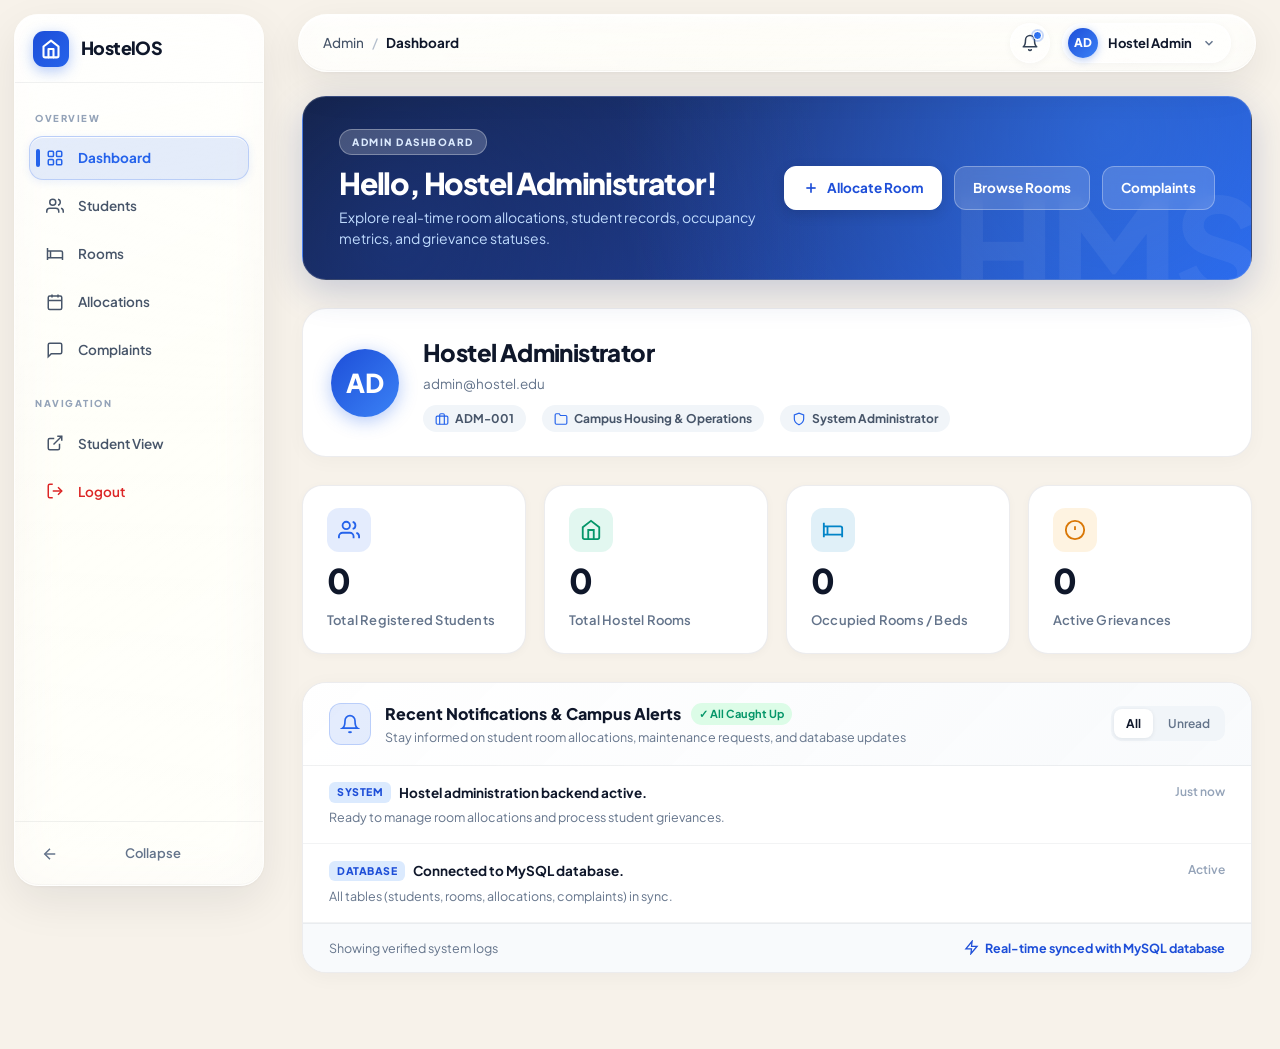
==== commit 2cf4d824: "Added GUI and CSS for the Frontend Design" ====
--- a/Frontend/admin.html
+++ b/Frontend/admin.html
@@ -3,351 +3,1070 @@
 <head>
     <meta charset="UTF-8">
     <meta name="viewport" content="width=device-width, initial-scale=1.0">
-    <title>Admin - Hostel Management</title>
+    <title>Admin Dashboard — HostelOS</title>
+    <link rel="stylesheet" href="tokens.css">
     <link rel="stylesheet" href="style.css">
 </head>
 
-<body>
-<div class="admin-layout">
-
-    <aside class="sidebar">
-        <div class="sidebar-title">
-            <h2>Hostel Admin</h2>
+<body class="app-layout">
+
+    <!-- Floating Curved LiquidGlass Sidebar (Matches Screenshot 2) -->
+    <aside class="sidebar" id="sidebar">
+        <div class="sidebar-brand">
+            <div class="logo-symbol">
+                <svg width="20" height="20" viewBox="0 0 24 24" fill="none" stroke="currentColor" stroke-width="2.5" stroke-linecap="round" stroke-linejoin="round">
+                    <path d="M3 9l9-7 9 7v11a2 2 0 0 1-2 2H5a2 2 0 0 1-2-2z"></path>
+                    <polyline points="9 22 9 12 15 12 15 22"></polyline>
+                </svg>
+            </div>
+            <span class="sidebar-brand-name">HostelOS</span>
         </div>
 
-        <nav>
-            <button class="nav-btn active" data-page="dashboard">Dashboard</button>
-            <button class="nav-btn" data-page="students">Students</button>
-            <button class="nav-btn" data-page="rooms">Rooms</button>
-            <button class="nav-btn" data-page="allocations">Allocations</button>
-            <button class="nav-btn" data-page="complaints">Complaints</button>
-            <button class="nav-btn logout-btn" id="logoutBtn">Logout</button>
+        <nav class="sidebar-nav">
+            <div class="nav-section-label">Overview</div>
+            
+            <a class="nav-item nav-btn active" data-page="dashboard" title="Dashboard">
+                <span class="nav-icon">
+                    <svg width="18" height="18" viewBox="0 0 24 24" fill="none" stroke="currentColor" stroke-width="2">
+                        <rect x="3" y="3" width="7" height="7" rx="1.5"></rect>
+                        <rect x="14" y="3" width="7" height="7" rx="1.5"></rect>
+                        <rect x="14" y="14" width="7" height="7" rx="1.5"></rect>
+                        <rect x="3" y="14" width="7" height="7" rx="1.5"></rect>
+                    </svg>
+                </span>
+                <span class="nav-label">Dashboard</span>
+            </a>
+
+            <a class="nav-item nav-btn" data-page="students" title="Students">
+                <span class="nav-icon">
+                    <svg width="18" height="18" viewBox="0 0 24 24" fill="none" stroke="currentColor" stroke-width="2">
+                        <path d="M17 21v-2a4 4 0 0 0-4-4H5a4 4 0 0 0-4 4v2"></path>
+                        <circle cx="9" cy="7" r="4"></circle>
+                        <path d="M23 21v-2a4 4 0 0 0-3-3.87"></path>
+                        <path d="M16 3.13a4 4 0 0 1 0 7.75"></path>
+                    </svg>
+                </span>
+                <span class="nav-label">Students</span>
+            </a>
+
+            <a class="nav-item nav-btn" data-page="rooms" title="Rooms">
+                <span class="nav-icon">
+                    <svg width="18" height="18" viewBox="0 0 24 24" fill="none" stroke="currentColor" stroke-width="2">
+                        <path d="M2 4v16"></path>
+                        <path d="M2 8h18a2 2 0 0 1 2 2v10"></path>
+                        <path d="M2 17h20"></path>
+                        <path d="M6 8v9"></path>
+                    </svg>
+                </span>
+                <span class="nav-label">Rooms</span>
+            </a>
+
+            <a class="nav-item nav-btn" data-page="allocations" title="Allocations">
+                <span class="nav-icon">
+                    <svg width="18" height="18" viewBox="0 0 24 24" fill="none" stroke="currentColor" stroke-width="2">
+                        <rect x="3" y="4" width="18" height="18" rx="2" ry="2"></rect>
+                        <line x1="16" y1="2" x2="16" y2="6"></line>
+                        <line x1="8" y1="2" x2="8" y2="6"></line>
+                        <line x1="3" y1="10" x2="21" y2="10"></line>
+                    </svg>
+                </span>
+                <span class="nav-label">Allocations</span>
+            </a>
+
+            <a class="nav-item nav-btn" data-page="complaints" title="Complaints">
+                <span class="nav-icon">
+                    <svg width="18" height="18" viewBox="0 0 24 24" fill="none" stroke="currentColor" stroke-width="2">
+                        <path d="M21 15a2 2 0 0 1-2 2H7l-4 4V5a2 2 0 0 1 2-2h14a2 2 0 0 1 2 2z"></path>
+                    </svg>
+                </span>
+                <span class="nav-label">Complaints</span>
+            </a>
+
+            <div class="nav-section-label" style="margin-top: 10px;">Navigation</div>
+
+            <a href="student.html" class="nav-item" title="Switch to Student Portal">
+                <span class="nav-icon">
+                    <svg width="18" height="18" viewBox="0 0 24 24" fill="none" stroke="currentColor" stroke-width="2">
+                        <path d="M18 13v6a2 2 0 0 1-2 2H5a2 2 0 0 1-2-2V8a2 2 0 0 1 2-2h6"></path>
+                        <polyline points="15 3 21 3 21 9"></polyline>
+                        <line x1="10" y1="14" x2="21" y2="3"></line>
+                    </svg>
+                </span>
+                <span class="nav-label">Student View</span>
+            </a>
+
+            <a class="nav-item nav-btn logout-btn" id="logoutBtn" title="Logout" style="color: #DC2626;">
+                <span class="nav-icon">
+                    <svg width="18" height="18" viewBox="0 0 24 24" fill="none" stroke="currentColor" stroke-width="2">
+                        <path d="M9 21H5a2 2 0 0 1-2-2V5a2 2 0 0 1 2-2h4"></path>
+                        <polyline points="16 17 21 12 16 7"></polyline>
+                        <line x1="21" y1="12" x2="9" y2="12"></line>
+                    </svg>
+                </span>
+                <span class="nav-label">Logout</span>
+            </a>
         </nav>
+
+        <div class="sidebar-footer">
+            <button class="sidebar-toggle-btn" id="sidebarCollapseBtn">
+                <span class="sidebar-toggle-icon">
+                    <svg width="18" height="18" viewBox="0 0 24 24" fill="none" stroke="currentColor" stroke-width="2">
+                        <line x1="19" y1="12" x2="5" y2="12"></line>
+                        <polyline points="12 19 5 12 12 5"></polyline>
+                    </svg>
+                </span>
+                <span class="nav-label">Collapse</span>
+            </button>
+        </div>
     </aside>
 
-    <main class="admin-main">
-
-        <header class="topbar">
-            <div>
-                <h1 id="pageTitle">Dashboard</h1>
+    <!-- Main Content Area -->
+    <div class="dash-main">
+
+        <!-- Top Floating Apple Glass Pill Header -->
+        <header class="dash-header">
+            <div class="dash-header-left">
+                <div class="breadcrumbs">
+                    <span class="breadcrumb-link">Admin</span>
+                    <span class="breadcrumb-sep">/</span>
+                    <span class="breadcrumb-current" id="pageTitle">Dashboard</span>
+                </div>
             </div>
-            <div class="admin-user">Admin</div>
+
+            <div class="dash-header-right">
+                <!-- Notifications Button with Ping Dot -->
+                <button class="notif-btn" id="notifBtn" title="Notifications">
+                    <svg width="18" height="18" viewBox="0 0 24 24" fill="none" stroke="currentColor" stroke-width="2" stroke-linecap="round" stroke-linejoin="round">
+                        <path d="M18 8A6 6 0 0 0 6 8c0 7-3 9-3 9h18s-3-2-3-9"></path>
+                        <path d="M13.73 21a2 2 0 0 1-3.46 0"></path>
+                    </svg>
+                    <span class="notif-dot"></span>
+                </button>
+
+                <!-- Notifications Popover -->
+                <div class="dash-popover hidden" id="notifPopover">
+                    <div style="padding: 16px 20px; border-bottom: 1px solid rgba(15,23,42,0.06); display:flex; justify-content:space-between; align-items:center;">
+                        <h4 style="font-family:var(--font-head); font-weight:800; font-size:14px; color:#0F172A;">Hostel Notifications</h4>
+                        <span style="font-size:11px; color:var(--primary); font-weight:700;">Live Sync</span>
+                    </div>
+                    <div style="padding: 10px 0; max-height: 280px; overflow-y:auto;">
+                        <div style="padding: 12px 20px; border-bottom: 1px solid rgba(15,23,42,0.04); display:flex; gap:10px;">
+                            <span style="color:#2563EB;">●</span>
+                            <div style="font-size:12.5px; color:#1E293B;">
+                                <div>MySQL database connection active on port 8080.</div>
+                                <div style="font-size:11px; color:#64748B; margin-top:2px;">Just now</div>
+                            </div>
+                        </div>
+                        <div style="padding: 12px 20px; display:flex; gap:10px;">
+                            <span style="color:#10B981;">●</span>
+                            <div style="font-size:12.5px; color:#1E293B;">
+                                <div>Room allocations synchronized with records.</div>
+                                <div style="font-size:11px; color:#64748B; margin-top:2px;">10m ago</div>
+                            </div>
+                        </div>
+                    </div>
+                </div>
+
+                <!-- User Profile Pill -->
+                <div style="position: relative;">
+                    <div class="profile-btn" id="profilePillBtn">
+                        <div class="profile-avatar">AD</div>
+                        <span class="profile-name">Hostel Admin</span>
+                        <svg width="14" height="14" viewBox="0 0 24 24" fill="none" stroke="currentColor" stroke-width="2.5" style="color: #64748B;">
+                            <polyline points="6 9 12 15 18 9"></polyline>
+                        </svg>
+                    </div>
+
+                    <!-- Profile Popover -->
+                    <div class="dash-popover hidden" id="profilePopover" style="width: 260px;">
+                        <div style="padding: 18px 20px; border-bottom: 1px solid rgba(15,23,42,0.06);">
+                            <div style="font-weight: 800; font-size: 14.5px; color: #0F172A;">Hostel Administrator</div>
+                            <div style="font-size: 12px; color: #64748B; margin-top: 2px;">admin@hostel.edu</div>
+                            <span style="display:inline-block; font-size: 10.5px; font-weight:800; color:var(--primary); background:rgba(37,99,235,0.1); padding:2px 8px; border-radius:12px; margin-top:6px;">ADMINISTRATOR</span>
+                        </div>
+                        <div style="padding: 8px;">
+                            <a href="login.html" style="display:flex; align-items:center; gap:8px; padding:10px 14px; border-radius:10px; font-size:13px; font-weight:700; color:#DC2626; background:rgba(220,38,38,0.06);">
+                                <svg width="16" height="16" viewBox="0 0 24 24" fill="none" stroke="currentColor" stroke-width="2">
+                                    <path d="M9 21H5a2 2 0 0 1-2-2V5a2 2 0 0 1 2-2h4"></path>
+                                    <polyline points="16 17 21 12 16 7"></polyline>
+                                    <line x1="21" y1="12" x2="9" y2="12"></line>
+                                </svg>
+                                <span>Sign Out</span>
+                            </a>
+                        </div>
+                    </div>
+                </div>
+
+            </div>
         </header>
 
-        <!-- Dashboard -->
-        <section id="dashboard" class="content-section">
-            <h2>Dashboard</h2>
-
-            <div class="dashboard-cards">
-                <div class="dashboard-card">
-                    <h3>Students</h3>
-                    <p id="studentCount">0</p>
-                </div>
-
-                <div class="dashboard-card">
-                    <h3>Total Rooms</h3>
-                    <p id="roomCount">0</p>
-                </div>
-
-                <div class="dashboard-card">
-                    <h3>Occupied Rooms</h3>
-                    <p id="occupiedRoomCount">0</p>
-                </div>
-
-                <div class="dashboard-card">
-                    <h3>Unresolved Complaints</h3>
-                    <p id="unresolvedCount">0</p>
-                </div>
-            </div>
-        </section>
-
-        <!-- Students placeholder -->
-        <section id="students" class="content-section" style="display:none;">
-            <h2>Students</h2>
-            <p>Students management will be added here.</p>
-        </section>
-
-        <!-- Rooms placeholder -->
-        
-<section id="rooms" class="content-section" style="display:none;">
-    <h2>Rooms Management</h2>
-
-    <p id="roomsMessage"></p>
-
-    <div style="overflow-x:auto;">
-        <table style="width:100%; border-collapse:collapse; background:white;">
-            <thead>
-                <tr>
-                    <th>Room ID</th>
-                    <th>Room Number</th>
-                    <th>Block</th>
-                    <th>Floor</th>
-                    <th>Capacity</th>
-                    <th>Occupied Beds</th>
-<th>Available Beds</th>
-                </tr>
-            </thead>
-            <tbody id="roomsTable">
-                <tr>
-                    <td colspan="5">Click Rooms to load records.</td>
-                </tr>
-            </tbody>
-        </table>
+        <div class="dash-content">
+
+            <!-- ============================================================
+                 DASHBOARD OVERVIEW SECTION (Matches Screenshot 2)
+                 ============================================================ -->
+            <section id="dashboard" class="content-section">
+
+                <!-- Welcome Hero Banner -->
+                <div class="welcome-banner">
+                    <div class="welcome-text">
+                        <span class="welcome-role-badge">Admin Dashboard</span>
+                        <h2>Hello, Hostel Administrator!</h2>
+                        <p>Explore real-time room allocations, student records, occupancy metrics, and grievance statuses.</p>
+                    </div>
+
+                    <div class="welcome-actions">
+                        <button class="welcome-btn welcome-btn-solid" onclick="document.querySelector('[data-page=allocations]').click();">
+                            <svg width="16" height="16" viewBox="0 0 24 24" fill="none" stroke="currentColor" stroke-width="2.5">
+                                <line x1="12" y1="5" x2="12" y2="19"></line>
+                                <line x1="5" y1="12" x2="19" y2="12"></line>
+                            </svg>
+                            <span>Allocate Room</span>
+                        </button>
+                        <button class="welcome-btn" onclick="document.querySelector('[data-page=rooms]').click();">
+                            <span>Browse Rooms</span>
+                        </button>
+                        <button class="welcome-btn" onclick="document.querySelector('[data-page=complaints]').click();">
+                            <span>Complaints</span>
+                        </button>
+                    </div>
+                </div>
+
+                <!-- Profile Info Card -->
+                <div class="profile-info-card">
+                    <div class="profile-avatar-large">AD</div>
+                    <div class="profile-details">
+                        <h3 class="profile-name-lg">Hostel Administrator</h3>
+                        <p class="profile-email">admin@hostel.edu</p>
+                        <div class="profile-meta-row">
+                            <span class="profile-meta-chip">
+                                <svg width="14" height="14" viewBox="0 0 24 24" fill="none" stroke="currentColor" stroke-width="2">
+                                    <rect x="2" y="7" width="20" height="14" rx="2" ry="2"></rect>
+                                    <path d="M16 21V5a2 2 0 0 0-2-2h-4a2 2 0 0 0-2 2v16"></path>
+                                </svg>
+                                <strong>ADM-001</strong>
+                            </span>
+                            <span class="profile-meta-chip">
+                                <svg width="14" height="14" viewBox="0 0 24 24" fill="none" stroke="currentColor" stroke-width="2">
+                                    <path d="M22 19a2 2 0 0 1-2 2H4a2 2 0 0 1-2-2V5a2 2 0 0 1 2-2h5l2 3h9a2 2 0 0 1 2 2z"></path>
+                                </svg>
+                                <strong>Campus Housing & Operations</strong>
+                            </span>
+                            <span class="profile-meta-chip">
+                                <svg width="14" height="14" viewBox="0 0 24 24" fill="none" stroke="currentColor" stroke-width="2">
+                                    <path d="M12 22s8-4 8-10V5l-8-3-8 3v7c0 6 8 10 8 10z"></path>
+                                </svg>
+                                <strong>System Administrator</strong>
+                            </span>
+                        </div>
+                    </div>
+                </div>
+
+                <!-- 4 Stats Cards Grid -->
+                <div class="stats-grid">
+                    <div class="stat-card">
+                        <div class="stat-icon stat-icon-blue">
+                            <svg width="22" height="22" viewBox="0 0 24 24" fill="none" stroke="currentColor" stroke-width="2">
+                                <path d="M17 21v-2a4 4 0 0 0-4-4H5a4 4 0 0 0-4 4v2"></path>
+                                <circle cx="9" cy="7" r="4"></circle>
+                                <path d="M23 21v-2a4 4 0 0 0-3-3.87"></path>
+                                <path d="M16 3.13a4 4 0 0 1 0 7.75"></path>
+                            </svg>
+                        </div>
+                        <div class="stat-value" id="studentCount">0</div>
+                        <div class="stat-label">Total Registered Students</div>
+                    </div>
+
+                    <div class="stat-card">
+                        <div class="stat-icon stat-icon-emerald">
+                            <svg width="22" height="22" viewBox="0 0 24 24" fill="none" stroke="currentColor" stroke-width="2">
+                                <path d="M3 9l9-7 9 7v11a2 2 0 0 1-2 2H5a2 2 0 0 1-2-2z"></path>
+                                <polyline points="9 22 9 12 15 12 15 22"></polyline>
+                            </svg>
+                        </div>
+                        <div class="stat-value" id="roomCount">0</div>
+                        <div class="stat-label">Total Hostel Rooms</div>
+                    </div>
+
+                    <div class="stat-card">
+                        <div class="stat-icon stat-icon-sky">
+                            <svg width="22" height="22" viewBox="0 0 24 24" fill="none" stroke="currentColor" stroke-width="2">
+                                <path d="M2 4v16"></path>
+                                <path d="M2 8h18a2 2 0 0 1 2 2v10"></path>
+                                <path d="M2 17h20"></path>
+                                <path d="M6 8v9"></path>
+                            </svg>
+                        </div>
+                        <div class="stat-value" id="occupiedRoomCount">0</div>
+                        <div class="stat-label">Occupied Rooms / Beds</div>
+                    </div>
+
+                    <div class="stat-card">
+                        <div class="stat-icon stat-icon-amber">
+                            <svg width="22" height="22" viewBox="0 0 24 24" fill="none" stroke="currentColor" stroke-width="2">
+                                <circle cx="12" cy="12" r="10"></circle>
+                                <line x1="12" y1="8" x2="12" y2="12"></line>
+                                <line x1="12" y1="16" x2="12.01" y2="16"></line>
+                            </svg>
+                        </div>
+                        <div class="stat-value" id="unresolvedCount">0</div>
+                        <div class="stat-label">Active Grievances</div>
+                    </div>
+                </div>
+
+                <!-- Notifications & Alerts Feed Card (Matches Screenshot 2) -->
+                <div class="dash-notifications-wrap">
+                    <div class="dash-notif-card">
+                        <div class="dash-notif-header">
+                            <div class="dash-notif-title-wrap">
+                                <div class="dash-notif-icon">
+                                    <svg width="20" height="20" viewBox="0 0 24 24" fill="none" stroke="currentColor" stroke-width="2">
+                                        <path d="M18 8A6 6 0 0 0 6 8c0 7-3 9-3 9h18s-3-2-3-9"></path>
+                                        <path d="M13.73 21a2 2 0 0 1-3.46 0"></path>
+                                    </svg>
+                                </div>
+                                <div>
+                                    <h3 class="dash-notif-title">
+                                        <span>Recent Notifications & Campus Alerts</span>
+                                        <span class="all-caught-badge">✓ All Caught Up</span>
+                                    </h3>
+                                    <p class="dash-notif-sub">Stay informed on student room allocations, maintenance requests, and database updates</p>
+                                </div>
+                            </div>
+
+                            <div class="dash-notif-filters">
+                                <button class="dash-notif-filter-btn active">All</button>
+                                <button class="dash-notif-filter-btn">Unread</button>
+                            </div>
+                        </div>
+
+                        <div class="dash-notif-list">
+                            <div class="dash-notif-item">
+                                <div class="dash-notif-item-main">
+                                    <div class="dash-notif-item-content">
+                                        <div style="display:flex; align-items:center; gap:8px; margin-bottom:4px;">
+                                            <span class="dash-notif-badge-pill">SYSTEM</span>
+                                            <span style="font-size: 13.5px; font-weight:700; color:#0F172A;">Hostel administration backend active.</span>
+                                        </div>
+                                        <div style="font-size:12.5px; color:#64748B;">Ready to manage room allocations and process student grievances.</div>
+                                    </div>
+                                </div>
+                                <span style="font-size: 12px; color:#94A3B8; font-weight:600;">Just now</span>
+                            </div>
+
+                            <div class="dash-notif-item">
+                                <div class="dash-notif-item-main">
+                                    <div class="dash-notif-item-content">
+                                        <div style="display:flex; align-items:center; gap:8px; margin-bottom:4px;">
+                                            <span class="dash-notif-badge-pill">DATABASE</span>
+                                            <span style="font-size: 13.5px; font-weight:700; color:#0F172A;">Connected to MySQL database.</span>
+                                        </div>
+                                        <div style="font-size:12.5px; color:#64748B;">All tables (students, rooms, allocations, complaints) in sync.</div>
+                                    </div>
+                                </div>
+                                <span style="font-size: 12px; color:#94A3B8; font-weight:600;">Active</span>
+                            </div>
+                        </div>
+
+                        <div class="dash-notif-footer">
+                            <span>Showing verified system logs</span>
+                            <span class="db-badge">
+                                <svg width="15" height="15" viewBox="0 0 24 24" fill="none" stroke="currentColor" stroke-width="2">
+                                    <polygon points="13 2 3 14 12 14 11 22 21 10 12 10 13 2"></polygon>
+                                </svg>
+                                <span>Real-time synced with MySQL database</span>
+                            </span>
+                        </div>
+                    </div>
+                </div>
+
+            </section>
+
+            <!-- ============================================================
+                 STUDENTS MANAGEMENT SECTION
+                 ============================================================ -->
+            <section id="students" class="content-section" style="display: none;">
+                <div class="section-head-bar">
+                    <div>
+                        <h2 class="section-head-title">Students Management</h2>
+                        <p class="section-head-sub">View and verify all registered hostel residents.</p>
+                    </div>
+                </div>
+
+                <div class="data-table-card">
+                    <div class="table-toolbar">
+                        <div class="table-search-input">
+                            <span class="table-search-icon">🔍</span>
+                            <input type="text" id="studentSearchInput" placeholder="Filter by name, department, or ID...">
+                        </div>
+                        <div id="studentsMessage" style="font-size: 13px; color: #64748B; font-weight:600;">Loading records...</div>
+                    </div>
+
+                    <div class="table-responsive">
+                        <table class="data-table">
+                            <thead>
+                                <tr>
+                                    <th>Student ID</th>
+                                    <th>Name</th>
+                                    <th>Email</th>
+                                    <th>Department</th>
+                                    <th>Phone</th>
+                                </tr>
+                            </thead>
+                            <tbody id="studentsTable">
+                                <tr>
+                                    <td colspan="5" style="text-align:center; padding: 30px; color:#64748B;">Loading students...</td>
+                                </tr>
+                            </tbody>
+                        </table>
+                    </div>
+                </div>
+            </section>
+
+            <!-- ============================================================
+                 ROOMS MANAGEMENT SECTION
+                 ============================================================ -->
+            <section id="rooms" class="content-section" style="display: none;">
+                <div class="section-head-bar">
+                    <div>
+                        <h2 class="section-head-title">Rooms Management</h2>
+                        <p class="section-head-sub">Monitor hostel room capacities, block distribution, and available beds.</p>
+                    </div>
+                </div>
+
+                <div class="data-table-card">
+                    <div class="table-toolbar">
+                        <div class="table-search-input">
+                            <span class="table-search-icon">🔍</span>
+                            <input type="text" id="roomSearchInput" placeholder="Filter by room, block, or floor...">
+                        </div>
+                        <div id="roomsMessage" style="font-size: 13px; color: #64748B; font-weight:600;"></div>
+                    </div>
+
+                    <div class="table-responsive">
+                        <table class="data-table">
+                            <thead>
+                                <tr>
+                                    <th>Room ID</th>
+                                    <th>Room Number</th>
+                                    <th>Block</th>
+                                    <th>Floor</th>
+                                    <th>Capacity</th>
+                                    <th>Occupied Beds</th>
+                                    <th>Available Beds</th>
+                                </tr>
+                            </thead>
+                            <tbody id="roomsTable">
+                                <tr>
+                                    <td colspan="7" style="text-align:center; padding: 30px; color:#64748B;">Click Rooms to load records.</td>
+                                </tr>
+                            </tbody>
+                        </table>
+                    </div>
+                </div>
+            </section>
+
+            <!-- ============================================================
+                 ALLOCATIONS MANAGEMENT SECTION
+                 ============================================================ -->
+            <section id="allocations" class="content-section" style="display: none;">
+                <div class="section-head-bar">
+                    <div>
+                        <h2 class="section-head-title">Allocations Management</h2>
+                        <p class="section-head-sub">Assign student housing and manage active room allocations.</p>
+                    </div>
+                </div>
+
+                <!-- Allocate Room Form Card -->
+                <div class="form-card">
+                    <div class="form-card-title">
+                        <div class="icon-chip">
+                            <svg width="18" height="18" viewBox="0 0 24 24" fill="none" stroke="currentColor" stroke-width="2.5">
+                                <line x1="12" y1="5" x2="12" y2="19"></line>
+                                <line x1="5" y1="12" x2="19" y2="12"></line>
+                            </svg>
+                        </div>
+                        <span>Allocate Room to Student</span>
+                    </div>
+
+                    <form id="allocationForm">
+                        <div class="form-grid-3">
+                            <div class="form-field">
+                                <label for="allocationStudentId">Student ID</label>
+                                <input type="number" id="allocationStudentId" placeholder="e.g. 101" required>
+                            </div>
+
+                            <div class="form-field">
+                                <label for="allocationRoomId">Room ID</label>
+                                <input type="number" id="allocationRoomId" placeholder="e.g. 1" required>
+                            </div>
+
+                            <div class="form-field">
+                                <label for="allocationDate">Allocation Date</label>
+                                <input type="date" id="allocationDate" required>
+                            </div>
+
+                            <div>
+                                <button type="submit" class="form-submit-btn">
+                                    <span>Allocate Room</span>
+                                </button>
+                            </div>
+                        </div>
+                    </form>
+
+                    <div id="allocationsMessage" class="form-feedback-msg"></div>
+                </div>
+
+                <!-- Allocations Records Table -->
+                <div class="data-table-card">
+                    <div class="table-toolbar">
+                        <div style="font-weight: 800; font-size: 15px; color: #0F172A;">All Allocation Records</div>
+                    </div>
+
+                    <div class="table-responsive">
+                        <table class="data-table">
+                            <thead>
+                                <tr>
+                                    <th>Allocation ID</th>
+                                    <th>Student ID</th>
+                                    <th>Room ID</th>
+                                    <th>Allocation Date</th>
+                                    <th>End Date / Status</th>
+                                    <th>Action</th>
+                                </tr>
+                            </thead>
+                            <tbody id="allocationsTable">
+                                <tr>
+                                    <td colspan="6" style="text-align:center; padding: 30px; color:#64748B;">Click Allocations to load records.</td>
+                                </tr>
+                            </tbody>
+                        </table>
+                    </div>
+                </div>
+            </section>
+
+            <!-- ============================================================
+                 COMPLAINTS MANAGEMENT SECTION
+                 ============================================================ -->
+            <section id="complaints" class="content-section" style="display: none;">
+                <div class="section-head-bar">
+                    <div>
+                        <h2 class="section-head-title">Student Complaints & Grievances</h2>
+                        <p class="section-head-sub">Review and resolve reported hostel maintenance and facility issues.</p>
+                    </div>
+                </div>
+
+                <div class="data-table-card">
+                    <div class="table-toolbar">
+                        <div style="font-weight: 800; font-size: 15px; color: #0F172A;">Submitted Complaints Feed</div>
+                        <div id="complaintsMessage" style="font-size: 13px; color: #64748B; font-weight:600;"></div>
+                    </div>
+
+                    <div class="table-responsive">
+                        <table class="data-table">
+                            <thead>
+                                <tr>
+                                    <th>Complaint ID</th>
+                                    <th>Student ID</th>
+                                    <th>Description</th>
+                                    <th>Status</th>
+                                    <th>Date</th>
+                                    <th>Action</th>
+                                </tr>
+                            </thead>
+                            <tbody id="complaintsTable">
+                                <tr>
+                                    <td colspan="6" style="text-align:center; padding: 30px; color:#64748B;">Click Complaints to load records.</td>
+                                </tr>
+                            </tbody>
+                        </table>
+                    </div>
+                </div>
+            </section>
+
+        </div>
     </div>
-</section>
-
-
-        <!-- Allocations placeholder -->
-        <section id="allocations" class="content-section" style="display:none;">
-            <h2>Allocations</h2>
-            <p>Allocations management will be added here.</p>
-        </section>
-
-        <!-- Complaints -->
-        <section id="complaints" class="content-section" style="display:none;">
-            <h2>Student Complaints</h2>
-
-            <div style="overflow-x:auto;">
-                <table style="width:100%; border-collapse:collapse; background:white;">
-                    <thead>
-                        <tr>
-                            <th style="padding:12px; border:1px solid #ddd;">Complaint ID</th>
-                            <th style="padding:12px; border:1px solid #ddd;">Student ID</th>
-                            <th style="padding:12px; border:1px solid #ddd;">Description</th>
-                            <th style="padding:12px; border:1px solid #ddd;">Status</th>
-                            <th style="padding:12px; border:1px solid #ddd;">Date</th>
-                            <th style="padding:12px; border:1px solid #ddd;">Action</th>
-                        </tr>
-                    </thead>
-
-                    <tbody id="complaintsTable">
-                        <tr>
-                            <td colspan="5" style="padding:12px;">Click Complaints to load records.</td>
-                        </tr>
-                    </tbody>
-                </table>
-            </div>
-
-            <p id="complaintsMessage"></p>
-        </section>
-
-    </main>
-</div>
-
-<script>
-const API_BASE = "http://localhost:8080";
-
-// Load dashboard data
-async function loadDashboard() {
-    try {
-        const response = await fetch(`${API_BASE}/api/admin/dashboard`);
-        const data = await response.json();
-
-        if (!response.ok || !data.success) {
-            throw new Error(data.message || "Failed to load dashboard");
-        }
-
-        document.getElementById("studentCount").textContent = data.students;
-        document.getElementById("roomCount").textContent = data.totalRooms;
-        document.getElementById("occupiedRoomCount").textContent = data.occupiedRooms;
-        document.getElementById("unresolvedCount").textContent = data.unresolvedComplaints;
-
-    } catch (error) {
-        console.error("Dashboard error:", error);
-    }
-}
-
-// Load all complaints from the backend
-
-async function loadComplaints() {
-    const table = document.getElementById("complaintsTable");
-    const message = document.getElementById("complaintsMessage");
-
-    table.innerHTML =
-        "<tr><td colspan='6' style='padding:12px;'>Loading complaints...</td></tr>";
-    message.textContent = "";
-
-    try {
-        const response = await fetch(`${API_BASE}/api/complaints`);
-        const data = await response.json();
-
-        if (!response.ok || !data.success) {
-            throw new Error(data.message || "Failed to load complaints");
-        }
-
-        table.innerHTML = "";
-
-        if (!data.complaints || data.complaints.length === 0) {
-            table.innerHTML =
-                "<tr><td colspan='6' style='padding:12px;'>No complaints found.</td></tr>";
-            return;
-        }
-
-        data.complaints.forEach(complaint => {
-            const row = document.createElement("tr");
-
-            const values = [
-                complaint.complaint_id,
-                complaint.student_id,
-                complaint.description,
-                complaint.status,
-                complaint.created_at
-            ];
-
-            values.forEach(value => {
-                const cell = document.createElement("td");
-                cell.style.padding = "12px";
-                cell.style.border = "1px solid #ddd";
-                cell.textContent = value ?? "";
-                row.appendChild(cell);
+
+    <!-- JavaScript Application Logic -->
+    <script>
+        const API_BASE = "http://localhost:8080";
+
+        // Sidebar collapse functionality
+        const sidebar = document.getElementById("sidebar");
+        const collapseBtn = document.getElementById("sidebarCollapseBtn");
+
+        collapseBtn.addEventListener("click", () => {
+            sidebar.classList.toggle("collapsed");
+        });
+
+        // Topbar Popovers (Notifications & Profile)
+        const notifBtn = document.getElementById("notifBtn");
+        const notifPopover = document.getElementById("notifPopover");
+        const profilePillBtn = document.getElementById("profilePillBtn");
+        const profilePopover = document.getElementById("profilePopover");
+
+        notifBtn.addEventListener("click", (e) => {
+            e.stopPropagation();
+            notifPopover.classList.toggle("hidden");
+            profilePopover.classList.add("hidden");
+        });
+
+        profilePillBtn.addEventListener("click", (e) => {
+            e.stopPropagation();
+            profilePopover.classList.toggle("hidden");
+            notifPopover.classList.add("hidden");
+        });
+
+        document.addEventListener("click", () => {
+            notifPopover.classList.add("hidden");
+            profilePopover.classList.add("hidden");
+        });
+
+        // Set default today's date for allocation date picker
+        const dateInput = document.getElementById("allocationDate");
+        if (dateInput) {
+            dateInput.value = new Date().toISOString().split("T")[0];
+        }
+
+        // ==========================================
+        // 1. Load Dashboard Metrics
+        // ==========================================
+        async function loadDashboard() {
+            try {
+                const response = await fetch(`${API_BASE}/api/admin/dashboard`);
+                const data = await response.json();
+
+                if (!response.ok || !data.success) {
+                    throw new Error(data.message || "Failed to load dashboard metrics");
+                }
+
+                document.getElementById("studentCount").textContent = data.students ?? 0;
+                document.getElementById("roomCount").textContent = data.totalRooms ?? 0;
+                document.getElementById("occupiedRoomCount").textContent = data.occupiedRooms ?? 0;
+                document.getElementById("unresolvedCount").textContent = data.unresolvedComplaints ?? 0;
+
+            } catch (error) {
+                console.error("Dashboard error:", error);
+            }
+        }
+
+        // ==========================================
+        // 2. Load Complaints
+        // ==========================================
+        async function loadComplaints() {
+            const table = document.getElementById("complaintsTable");
+            const message = document.getElementById("complaintsMessage");
+
+            table.innerHTML = "<tr><td colspan='6' style='text-align:center; padding: 24px; color:#64748B;'>Loading complaints...</td></tr>";
+            message.textContent = "";
+
+            try {
+                const response = await fetch(`${API_BASE}/api/complaints`);
+                const data = await response.json();
+
+                if (!response.ok || !data.success) {
+                    throw new Error(data.message || "Failed to load complaints");
+                }
+
+                table.innerHTML = "";
+
+                if (!data.complaints || data.complaints.length === 0) {
+                    table.innerHTML = "<tr><td colspan='6' style='text-align:center; padding: 24px; color:#64748B;'>No complaints found.</td></tr>";
+                    return;
+                }
+
+                data.complaints.forEach(complaint => {
+                    const row = document.createElement("tr");
+
+                    // Status Pill
+                    let statusClass = "status-pending";
+                    if (complaint.status === "In Progress") statusClass = "status-in-progress";
+                    if (complaint.status === "Resolved") statusClass = "status-resolved";
+
+                    row.innerHTML = `
+                        <td style="font-weight:700;">#${complaint.complaint_id}</td>
+                        <td><span style="display:inline-block; font-weight:700; color:#1D4ED8; background:#DBEAFE; padding:2px 8px; border-radius:6px; font-size:12px;">ID ${complaint.student_id}</span></td>
+                        <td style="max-width:320px; line-height:1.5;">${escapeHtml(complaint.description)}</td>
+                        <td><span class="status-pill ${statusClass}">${escapeHtml(complaint.status)}</span></td>
+                        <td style="color:#64748B; font-size:12.5px;">${escapeHtml(complaint.created_at || "—")}</td>
+                        <td>
+                            <div style="display:flex; align-items:center;">
+                                <select class="table-select" id="statusSelect_${complaint.complaint_id}">
+                                    <option value="Pending" ${complaint.status === "Pending" ? "selected" : ""}>Pending</option>
+                                    <option value="In Progress" ${complaint.status === "In Progress" ? "selected" : ""}>In Progress</option>
+                                    <option value="Resolved" ${complaint.status === "Resolved" ? "selected" : ""}>Resolved</option>
+                                </select>
+                                <button class="table-btn table-btn-primary" onclick="updateComplaintStatus('${complaint.complaint_id}')">Update</button>
+                            </div>
+                        </td>
+                    `;
+
+                    table.appendChild(row);
+                });
+
+            } catch (error) {
+                console.error("Complaints error:", error);
+                table.innerHTML = `<tr><td colspan='6' style='text-align:center; padding: 24px; color:#DC2626;'>Could not load complaints: ${escapeHtml(error.message)}</td></tr>`;
+                message.textContent = error.message;
+            }
+        }
+
+        async function updateComplaintStatus(complaintId) {
+            const select = document.getElementById(`statusSelect_${complaintId}`);
+            const newStatus = select.value;
+            const message = document.getElementById("complaintsMessage");
+
+            message.textContent = "Updating status...";
+            message.style.color = "#2563EB";
+
+            try {
+                const response = await fetch(`${API_BASE}/api/complaints/${complaintId}`, {
+                    method: "PUT",
+                    headers: { "Content-Type": "application/json" },
+                    body: JSON.stringify({ status: newStatus })
+                });
+
+                const result = await response.json();
+
+                if (!response.ok || !result.success) {
+                    throw new Error(result.message || "Update failed");
+                }
+
+                message.textContent = "Complaint status updated successfully!";
+                message.style.color = "#16A34A";
+                await loadComplaints();
+                await loadDashboard();
+
+            } catch (error) {
+                message.textContent = error.message;
+                message.style.color = "#DC2626";
+            }
+        }
+
+        // ==========================================
+        // 3. Load Rooms
+        // ==========================================
+        let allRoomsCache = [];
+
+        async function loadRooms() {
+            const table = document.getElementById("roomsTable");
+            const message = document.getElementById("roomsMessage");
+
+            try {
+                const response = await fetch(`${API_BASE}/api/rooms`);
+                const result = await response.json();
+
+                if (!response.ok || !result.success) {
+                    throw new Error(result.message || "Failed to load rooms");
+                }
+
+                allRoomsCache = result.rooms || [];
+                renderRooms(allRoomsCache);
+
+            } catch (error) {
+                console.error("Rooms error:", error);
+                table.innerHTML = `<tr><td colspan="7" style="text-align:center; padding:24px; color:#DC2626;">Could not load rooms: ${escapeHtml(error.message)}</td></tr>`;
+            }
+        }
+
+        function renderRooms(rooms) {
+            const table = document.getElementById("roomsTable");
+            table.innerHTML = "";
+
+            if (rooms.length === 0) {
+                table.innerHTML = '<tr><td colspan="7" style="text-align:center; padding:24px; color:#64748B;">No rooms found.</td></tr>';
+                return;
+            }
+
+            rooms.forEach(room => {
+                const row = document.createElement("tr");
+
+                const capacity = parseInt(room.capacity) || 1;
+                const occupied = parseInt(room.occupied) || 0;
+                const available = parseInt(room.available) || 0;
+                const percent = Math.min(100, Math.round((occupied / capacity) * 100));
+
+                row.innerHTML = `
+                    <td style="font-weight:700;">#${room.room_id}</td>
+                    <td style="font-weight:800; color:#0F172A;">Room ${escapeHtml(room.room_number)}</td>
+                    <td><span style="background:#F1F5F9; padding:2px 8px; border-radius:6px; font-weight:700;">Block ${escapeHtml(room.block)}</span></td>
+                    <td>Floor ${escapeHtml(room.floor)}</td>
+                    <td style="font-weight:600;">${capacity} beds</td>
+                    <td>
+                        <div style="display:flex; align-items:center; gap:8px;">
+                            <span style="font-weight:700; color:${occupied >= capacity ? '#DC2626' : '#2563EB'};">${occupied}</span>
+                            <div style="width:60px; height:6px; background:#E2E8F0; border-radius:3px; overflow:hidden;">
+                                <div style="width:${percent}%; height:100%; background:${occupied >= capacity ? '#DC2626' : '#2563EB'};"></div>
+                            </div>
+                        </div>
+                    </td>
+                    <td><span style="font-weight:800; color:${available > 0 ? '#10B981' : '#94A3B8'};">${available} available</span></td>
+                `;
+
+                table.appendChild(row);
             });
-
-            const actionCell = document.createElement("td");
-            actionCell.style.padding = "12px";
-            actionCell.style.border = "1px solid #ddd";
-
-            const statusSelect = document.createElement("select");
-
-            ["Pending", "In Progress", "Resolved"].forEach(status => {
-                const option = document.createElement("option");
-                option.value = status;
-                option.textContent = status;
-                statusSelect.appendChild(option);
+        }
+
+        // Live Room Search Filter
+        const roomSearchInput = document.getElementById("roomSearchInput");
+        if (roomSearchInput) {
+            roomSearchInput.addEventListener("input", (e) => {
+                const q = e.target.value.toLowerCase().trim();
+                const filtered = allRoomsCache.filter(r => 
+                    (r.room_number && r.room_number.toLowerCase().includes(q)) ||
+                    (r.block && r.block.toLowerCase().includes(q)) ||
+                    (r.floor && r.floor.toString().toLowerCase().includes(q))
+                );
+                renderRooms(filtered);
             });
-
-            statusSelect.value = complaint.status;
-
-            const updateButton = document.createElement("button");
-            updateButton.textContent = "Update";
-
-            updateButton.addEventListener("click", async () => {
-                try {
-                    updateButton.disabled = true;
-                    message.textContent = "Updating complaint...";
-
-                    const updateResponse = await fetch(
-                        `${API_BASE}/api/complaints/${complaint.complaint_id}`,
-                        {
-                            method: "PUT",
-                            headers: {
-                                "Content-Type": "application/json"
-                            },
-                            body: JSON.stringify({
-                                status: statusSelect.value
-                            })
-                        }
-                    );
-
-                    const result = await updateResponse.json();
-
-                    if (!updateResponse.ok || !result.success) {
-                        throw new Error(result.message || "Update failed");
-                    }
-
-                    message.textContent = "Complaint status updated successfully!";
-                    await loadComplaints();
-                    await loadDashboard();
-
-                } catch (error) {
-                    message.textContent = error.message;
-                } finally {
-                    updateButton.disabled = false;
+        }
+
+        // ==========================================
+        // 4. Load Allocations
+        // ==========================================
+        async function loadAllocations() {
+            const table = document.getElementById("allocationsTable");
+            const message = document.getElementById("allocationsMessage");
+
+            try {
+                const response = await fetch(`${API_BASE}/api/allocations`);
+                const result = await response.json();
+
+                if (!response.ok || !result.success) {
+                    throw new Error(result.message || "Failed to load allocations");
                 }
+
+                table.innerHTML = "";
+
+                if (!result.allocations || result.allocations.length === 0) {
+                    table.innerHTML = '<tr><td colspan="6" style="text-align:center; padding:24px; color:#64748B;">No allocations found.</td></tr>';
+                } else {
+                    result.allocations.forEach(allocation => {
+                        const row = document.createElement("tr");
+
+                        const isEnded = allocation.end_date && allocation.end_date.trim() !== "";
+
+                        row.innerHTML = `
+                            <td style="font-weight:700;">#${allocation.allocation_id}</td>
+                            <td><span style="font-weight:700; color:#1D4ED8; background:#DBEAFE; padding:2px 8px; border-radius:6px;">Student ${escapeHtml(allocation.student_id)}</span></td>
+                            <td style="font-weight:700;">Room #${escapeHtml(allocation.room_id)}</td>
+                            <td>${escapeHtml(allocation.allocation_date)}</td>
+                            <td>
+                                ${isEnded 
+                                    ? `<span class="status-pill" style="background:#F1F5F9; color:#64748B;">Ended: ${escapeHtml(allocation.end_date)}</span>` 
+                                    : `<span class="status-pill status-resolved">Active</span>`}
+                            </td>
+                            <td>
+                                ${!isEnded 
+                                    ? `<button class="table-btn table-btn-danger" onclick="deallocateRoom(${allocation.allocation_id})">Deallocate</button>` 
+                                    : `<span style="font-size:12px; color:#94A3B8;">Completed</span>`}
+                            </td>
+                        `;
+
+                        table.appendChild(row);
+                    });
+                }
+
+            } catch (error) {
+                console.error("Allocations error:", error);
+                table.innerHTML = `<tr><td colspan="6" style="text-align:center; padding:24px; color:#DC2626;">Could not load allocations: ${escapeHtml(error.message)}</td></tr>`;
+            }
+        }
+
+        // Allocate Room Form Submit
+        document.getElementById("allocationForm").addEventListener("submit", async function (event) {
+            event.preventDefault();
+
+            const studentId = document.getElementById("allocationStudentId").value;
+            const roomId = document.getElementById("allocationRoomId").value;
+            const allocationDate = document.getElementById("allocationDate").value;
+            const message = document.getElementById("allocationsMessage");
+
+            message.textContent = "Allocating room in database...";
+            message.style.color = "#2563EB";
+
+            try {
+                const response = await fetch(`${API_BASE}/api/allocations`, {
+                    method: "POST",
+                    headers: { "Content-Type": "application/json" },
+                    body: JSON.stringify({
+                        student_id: studentId,
+                        room_id: roomId,
+                        allocation_date: allocationDate
+                    })
+                });
+
+                const result = await response.json();
+
+                if (!response.ok || !result.success) {
+                    throw new Error(result.message || "Allocation failed");
+                }
+
+                message.textContent = "✓ Room allocated successfully!";
+                message.style.color = "#16A34A";
+                document.getElementById("allocationForm").reset();
+                if (dateInput) dateInput.value = new Date().toISOString().split("T")[0];
+
+                await loadAllocations();
+                await loadRooms();
+                await loadDashboard();
+
+            } catch (error) {
+                message.textContent = "⚠ " + error.message;
+                message.style.color = "#DC2626";
+            }
+        });
+
+        async function deallocateRoom(allocationId) {
+            const message = document.getElementById("allocationsMessage");
+
+            if (!confirm(`Are you sure you want to deallocate Room allocation #${allocationId}?`)) {
+                return;
+            }
+
+            try {
+                message.textContent = "Deallocating room...";
+                message.style.color = "#2563EB";
+
+                const response = await fetch(`${API_BASE}/api/allocations/${allocationId}/deallocate`, {
+                    method: "PUT"
+                });
+
+                const result = await response.json();
+
+                if (!response.ok || !result.success) {
+                    throw new Error(result.message || "Deallocation failed");
+                }
+
+                message.textContent = "✓ Room deallocated successfully!";
+                message.style.color = "#16A34A";
+
+                await loadAllocations();
+                await loadRooms();
+                await loadDashboard();
+
+            } catch (error) {
+                message.textContent = "⚠ " + error.message;
+                message.style.color = "#DC2626";
+            }
+        }
+
+        // ==========================================
+        // 5. Load Students
+        // ==========================================
+        let allStudentsCache = [];
+
+        async function loadStudents() {
+            const table = document.getElementById("studentsTable");
+            const message = document.getElementById("studentsMessage");
+
+            try {
+                message.textContent = "Loading students...";
+                const response = await fetch(`${API_BASE}/api/admin/students`);
+                const result = await response.json();
+
+                if (!response.ok || !result.success) {
+                    throw new Error(result.message || "Failed to load students");
+                }
+
+                allStudentsCache = result.students || [];
+                renderStudents(allStudentsCache);
+                message.textContent = `${allStudentsCache.length} students registered`;
+
+            } catch (error) {
+                console.error("Students error:", error);
+                table.innerHTML = `<tr><td colspan="5" style="text-align:center; padding:24px; color:#DC2626;">Could not load students: ${escapeHtml(error.message)}</td></tr>`;
+                message.textContent = error.message;
+            }
+        }
+
+        function renderStudents(students) {
+            const table = document.getElementById("studentsTable");
+            table.innerHTML = "";
+
+            if (students.length === 0) {
+                table.innerHTML = '<tr><td colspan="5" style="text-align:center; padding:24px; color:#64748B;">No students found.</td></tr>';
+                return;
+            }
+
+            students.forEach(student => {
+                const row = document.createElement("tr");
+
+                row.innerHTML = `
+                    <td style="font-weight:700;"><span style="color:#1D4ED8; background:#DBEAFE; padding:2px 8px; border-radius:6px;">#${student.student_id}</span></td>
+                    <td style="font-weight:800; color:#0F172A;">${escapeHtml(student.name)}</td>
+                    <td style="color:#475569;">${escapeHtml(student.email)}</td>
+                    <td><span style="background:#F1F5F9; padding:2px 8px; border-radius:6px; font-weight:600;">${escapeHtml(student.department)}</span></td>
+                    <td style="color:#64748B;">${escapeHtml(student.phone)}</td>
+                `;
+
+                table.appendChild(row);
             });
-
-            actionCell.appendChild(statusSelect);
-            actionCell.appendChild(document.createElement("br"));
-            actionCell.appendChild(updateButton);
-            row.appendChild(actionCell);
-
-            table.appendChild(row);
+        }
+
+        // Live Student Search Filter
+        const studentSearchInput = document.getElementById("studentSearchInput");
+        if (studentSearchInput) {
+            studentSearchInput.addEventListener("input", (e) => {
+                const q = e.target.value.toLowerCase().trim();
+                const filtered = allStudentsCache.filter(s => 
+                    (s.name && s.name.toLowerCase().includes(q)) ||
+                    (s.department && s.department.toLowerCase().includes(q)) ||
+                    (s.student_id && s.student_id.toString().includes(q)) ||
+                    (s.email && s.email.toLowerCase().includes(q))
+                );
+                renderStudents(filtered);
+            });
+        }
+
+        // ==========================================
+        // 6. Navigation Tabs
+        // ==========================================
+        document.querySelectorAll(".nav-btn[data-page]").forEach(button => {
+            button.addEventListener("click", () => {
+                const page = button.dataset.page;
+
+                document.querySelectorAll(".content-section").forEach(section => {
+                    section.style.display = "none";
+                });
+
+                const targetSection = document.getElementById(page);
+                if (targetSection) targetSection.style.display = "block";
+
+                document.getElementById("pageTitle").textContent = button.querySelector(".nav-label") 
+                    ? button.querySelector(".nav-label").textContent.trim() 
+                    : button.textContent.trim();
+
+                document.querySelectorAll(".nav-btn[data-page]").forEach(navButton => {
+                    navButton.classList.remove("active");
+                });
+
+                button.classList.add("active");
+
+                if (page === "dashboard") loadDashboard();
+                if (page === "students") loadStudents();
+                if (page === "rooms") loadRooms();
+                if (page === "complaints") loadComplaints();
+                if (page === "allocations") loadAllocations();
+            });
         });
 
-    } catch (error) {
-        console.error("Complaints error:", error);
-        table.innerHTML =
-            "<tr><td colspan='6' style='padding:12px;'>Could not load complaints.</td></tr>";
-        message.textContent = error.message;
-    }
-}
-
-async function loadRooms() {
-    const table = document.getElementById("roomsTable");
-
-    try {
-        const response = await fetch(`${API_BASE}/api/rooms`);
-        const result = await response.json();
-
-        if (!response.ok || !result.success) {
-            throw new Error(result.message || "Failed to load rooms");
-        }
-
-        table.innerHTML = "";
-
-        result.rooms.forEach(room => {
-            const row = document.createElement("tr");
-
-            row.innerHTML = `
-                <td>${room.room_id}</td>
-                <td>${room.room_number}</td>
-                <td>${room.block}</td>
-                <td>${room.floor}</td>
-                <td>${room.capacity}</td>
-                <td>${room.occupied}</td>
-                <td>${room.available}</td>
-            `;
-
-            table.appendChild(row);
+        // Logout
+        document.getElementById("logoutBtn").addEventListener("click", () => {
+            sessionStorage.clear();
+            window.location.href = "login.html";
         });
 
-    } catch (error) {
-        console.error("Rooms error:", error);
-        table.innerHTML =
-            `<tr><td colspan="7">Could not load rooms: ${error.message}</td></tr>`;
-    }
-}
-
-
-// Sidebar navigation
-document.querySelectorAll(".nav-btn[data-page]").forEach(button => {
-    button.addEventListener("click", () => {
-        const page = button.dataset.page;
-
-        document.querySelectorAll(".content-section").forEach(section => {
-            section.style.display = "none";
-        });
-
-        document.getElementById(page).style.display = "block";
-        document.getElementById("pageTitle").textContent =
-            button.textContent.trim();
-
-        document.querySelectorAll(".nav-btn").forEach(navButton => {
-            navButton.classList.remove("active");
-        });
-
-        button.classList.add("active");
-
-        if (page === "dashboard") {
-            loadDashboard();
-        }
-        if (page === "rooms") {
-    loadRooms();
-}
-
-        if (page === "complaints") {
-            loadComplaints();
-        }
-    });
-});
-
-// Logout
-document.getElementById("logoutBtn").addEventListener("click", () => {
-    window.location.href = "login.html";
-});
-
-// Initial dashboard load
-loadDashboard();
-</script>
+        function escapeHtml(text) {
+            if (!text) return "";
+            const div = document.createElement("div");
+            div.textContent = text;
+            return div.innerHTML;
+        }
+
+        // Initial Load
+        loadDashboard();
+    </script>
 
 </body>
 </html>
--- a/Frontend/tokens.css
+++ b/Frontend/tokens.css
@@ -0,0 +1,115 @@
+/* ============================================================
+   HOSTELOS — Design Tokens (Blue-Black LiquidGlass Theme)
+   ============================================================ */
+
+:root {
+  /* ---- Core Royal/Cobalt Blue Palette ---- */
+  --primary:        #2563EB;   /* Vibrant Royal Blue */
+  --primary-dark:   #1D4ED8;   /* Deep Blue for hover */
+  --primary-light:  #3B82F6;   /* Sky / Light Blue */
+  --primary-deep:   #1E3A8A;   /* Navy Blue */
+  --primary-faint:  rgba(37, 99, 235, 0.08);
+  --primary-glow:   rgba(37, 99, 235, 0.35);
+
+  /* ---- Deep Blue-Black Dark Surface Palette ---- */
+  --dark-950:       #030712;   /* Deepest Void Black */
+  --dark-900:       #0B0F19;   /* Rich Obsidian Blue-Black */
+  --dark-850:       #0F172A;   /* Slate Night */
+  --dark-800:       #111827;   /* Midnight Charcoal */
+  --dark-700:       #1F2937;   /* Elevated Dark Surface */
+  --dark-border:    rgba(255, 255, 255, 0.12);
+  --dark-glass:     rgba(15, 23, 42, 0.75);
+
+  /* ---- Soft Accent (Counterpart to Peach in Eventrix) ---- */
+  --ice-blue:       #DBEAFE;
+  --ice-blue-dark:  #BFDBFE;
+  --shadow-accent:  8px 10px 0 var(--ice-blue);
+
+  /* ---- Warm Editorial Neutrals ---- */
+  --cream:          #F7F2EA;   /* Warm off-white parchment background */
+  --cream-dark:     #EEE7DC;   /* Muted surface highlight */
+  --cream-darker:   #E5DDD0;   /* Dividing tone */
+  --white:          #FFFFFF;
+  --black:          #111111;   /* Rich typographic black */
+  --gray:           #64748B;   /* Slate gray body text */
+  --gray-dark:      #334155;   /* Darker slate */
+  --gray-light:     #94A3B8;   /* Muted placeholders */
+  --border:         #E2E8F0;   /* Clean subtle border */
+  --border-light:   #F1F5F9;
+
+  /* ---- Semantic Colors ---- */
+  --success:        #10B981;
+  --success-bg:     #D1FAE5;
+  --warning:        #F59E0B;
+  --warning-bg:     #FEF3C7;
+  --danger:         #EF4444;
+  --danger-bg:      #FEE2E2;
+  --info:           #0284C7;
+  --info-bg:        #E0F2FE;
+
+  /* ---- Typography ---- */
+  --font-head:      'Plus Jakarta Sans', 'Manrope', -apple-system, BlinkMacSystemFont, sans-serif;
+  --font-body:      'Plus Jakarta Sans', 'DM Sans', -apple-system, BlinkMacSystemFont, sans-serif;
+
+  /* ---- Type Scale ---- */
+  --text-xs:        11px;
+  --text-sm:        13px;
+  --text-base:      15px;
+  --text-lg:        17px;
+  --text-xl:        20px;
+  --text-2xl:       26px;
+  --text-3xl:       34px;
+  --text-4xl:       46px;
+
+  /* ---- Spacing ---- */
+  --space-1:        4px;
+  --space-2:        8px;
+  --space-3:        12px;
+  --space-4:        16px;
+  --space-5:        20px;
+  --space-6:        24px;
+  --space-7:        28px;
+  --space-8:        32px;
+  --space-10:       40px;
+  --space-12:       48px;
+
+  /* ---- Radius ---- */
+  --radius-sm:      8px;
+  --radius-md:      12px;
+  --radius-lg:      18px;
+  --radius-xl:      24px;
+  --radius-2xl:     32px;
+  --radius-full:    9999px;
+
+  /* ---- Shadows ---- */
+  --shadow-xs:      0 1px 3px rgba(15, 23, 42, 0.05);
+  --shadow-sm:      0 2px 8px rgba(15, 23, 42, 0.06);
+  --shadow-md:      0 6px 20px rgba(15, 23, 42, 0.08);
+  --shadow-lg:      0 16px 40px rgba(15, 23, 42, 0.11);
+  --shadow-xl:      0 28px 60px rgba(15, 23, 42, 0.14);
+  --shadow-blue:    0 10px 30px rgba(37, 99, 235, 0.28);
+
+  /* ---- Transitions ---- */
+  --ease-default:   cubic-bezier(0.16, 1, 0.3, 1);
+  --ease-spring:    cubic-bezier(0.34, 1.56, 0.64, 1);
+  --dur-fast:       0.15s;
+  --dur-base:       0.24s;
+  --dur-slow:       0.35s;
+
+  /* ---- LiquidGlass Frosted Haze Tokens ---- */
+  --glass-bg:       linear-gradient(145deg, rgba(255, 255, 255, 0.68) 0%, rgba(255, 255, 255, 0.35) 48%, rgba(255, 255, 255, 0.52) 100%);
+  --glass-blur:     blur(26px) saturate(185%) brightness(108%);
+  --glass-blur-heavy: blur(32px) saturate(190%);
+  --glass-border:   rgba(255, 255, 255, 0.65);
+  --glass-highlight: rgba(255, 255, 255, 0.95);
+  --glass-card-bg:  linear-gradient(165deg, rgba(255, 255, 255, 0.92) 0%, rgba(248, 250, 252, 0.84) 100%);
+
+  /* ---- Layout Metrics ---- */
+  --sidebar-width:  250px;
+  --sidebar-collapsed-width: 80px;
+  --header-height:  58px;
+  --z-nav:          100;
+  --z-popover:      200;
+  --z-modal:        300;
+  --z-toast:        400;
+}
--- a/Frontend/style.css
+++ b/Frontend/style.css
@@ -1,322 +1,1893 @@
-* {
-    box-sizing: border-box;
-    margin: 0;
-    padding: 0;
-}
+/* ============================================================
+   HOSTELOS — Core Stylesheet (Blue-Black LiquidGlass Theme)
+   Adapted from Eventrix Design System with Royal Blue & Midnight Black
+   ============================================================ */
+
+@import url('https://fonts.googleapis.com/css2?family=Plus+Jakarta+Sans:wght@400;500;600;700;800;900&display=swap');
+@import url('tokens.css');
+
+/* ---- Reset & Base ---- */
+*, *::before, *::after {
+  margin: 0;
+  padding: 0;
+  box-sizing: border-box;
+}
+
+html {
+  scroll-behavior: smooth;
+  -webkit-text-size-adjust: 100%;
+}
+
+body {
+  font-family: var(--font-body);
+  background: var(--cream);
+  color: var(--black);
+  line-height: 1.6;
+  overflow-x: hidden;
+  min-height: 100vh;
+}
+
+a { color: inherit; text-decoration: none; }
+button { font: inherit; cursor: pointer; border: none; background: none; }
+img { display: block; max-width: 100%; height: auto; }
+input, select, textarea { font: inherit; }
+ul, ol { list-style: none; }
+svg { display: block; }
+
+/* ---- Custom Scrollbar ---- */
+::-webkit-scrollbar { width: 7px; height: 7px; }
+::-webkit-scrollbar-track { background: var(--cream-dark); }
+::-webkit-scrollbar-thumb { background: #CBD5E1; border-radius: 4px; }
+::-webkit-scrollbar-thumb:hover { background: #94A3B8; }
+
+/* ============================================================
+   FULL SCREEN SPLIT LOGIN PAGE (Matches Screenshot 1 in Blue-Black)
+   ============================================================ */
 
 .login-body {
+  min-height: 100vh;
+  width: 100vw;
+  display: flex;
+  margin: 0;
+  padding: 0;
+  background: var(--dark-950);
+  overflow: hidden;
+}
+
+.login-container-fullscreen {
+  display: grid;
+  grid-template-columns: 1.15fr 0.85fr;
+  width: 100vw;
+  min-height: 100vh;
+  height: 100vh;
+}
+
+/* ---- Login Left (Midnight Blue-Black with Radial Glow) ---- */
+.login-left-pane {
+  background:
+    radial-gradient(circle at 75% 35%, rgba(37, 99, 235, 0.38) 0%, rgba(30, 58, 138, 0.15) 45%, transparent 70%),
+    radial-gradient(circle at 20% 80%, rgba(59, 130, 246, 0.18) 0%, transparent 50%),
+    linear-gradient(135deg, #060913 0%, #0B1120 50%, #030712 100%);
+  display: flex;
+  flex-direction: column;
+  justify-content: space-between;
+  padding: clamp(32px, 5vw, 64px);
+  position: relative;
+  overflow: hidden;
+  border-right: 1px solid rgba(255, 255, 255, 0.08);
+}
+
+/* Ambient glow rings & watermark */
+.login-left-pane::before {
+  content: "";
+  position: absolute;
+  top: -100px;
+  right: -100px;
+  width: 480px;
+  height: 480px;
+  border-radius: 50%;
+  border: 1px solid rgba(59, 130, 246, 0.14);
+  box-shadow: 0 0 80px rgba(37, 99, 235, 0.15);
+  pointer-events: none;
+}
+
+.login-left-pane::after {
+  content: "HOSTEL";
+  position: absolute;
+  left: 30px;
+  bottom: -40px;
+  font-family: var(--font-head);
+  font-size: 140px;
+  font-weight: 900;
+  color: rgba(255, 255, 255, 0.02);
+  letter-spacing: -4px;
+  pointer-events: none;
+  line-height: 1;
+}
+
+.login-brand {
+  display: flex;
+  align-items: center;
+  gap: 12px;
+  z-index: 2;
+}
+
+.login-brand-icon {
+  width: 38px;
+  height: 38px;
+  border-radius: 12px;
+  background: linear-gradient(135deg, #2563EB, #1D4ED8);
+  color: var(--white);
+  display: grid;
+  place-items: center;
+  font-size: 22px;
+  font-weight: 800;
+  box-shadow: 0 4px 16px rgba(37, 99, 235, 0.45);
+}
+
+.login-brand-text {
+  font-family: var(--font-head);
+  font-size: 20px;
+  font-weight: 800;
+  letter-spacing: -0.5px;
+  color: var(--white);
+}
+
+.login-hero-content {
+  z-index: 2;
+  margin: auto 0;
+  max-width: 540px;
+}
+
+.login-hero-title {
+  font-family: var(--font-head);
+  font-size: clamp(34px, 4.4vw, 54px);
+  font-weight: 800;
+  letter-spacing: -1.8px;
+  line-height: 1.1;
+  color: var(--white);
+  margin-bottom: 16px;
+}
+
+.login-hero-title .accent-blue {
+  color: #3B82F6;
+  background: linear-gradient(135deg, #60A5FA 0%, #2563EB 100%);
+  -webkit-background-clip: text;
+  -webkit-text-fill-color: transparent;
+}
+
+.login-hero-desc {
+  font-size: 16px;
+  color: #94A3B8;
+  line-height: 1.6;
+  margin-bottom: 36px;
+}
+
+/* Feature Status Cards (like bottom left of Screenshot 1) */
+.login-status-cards {
+  display: flex;
+  flex-direction: column;
+  gap: 12px;
+  z-index: 2;
+  width: 100%;
+}
+
+.login-status-card {
+  display: flex;
+  align-items: center;
+  justify-content: space-between;
+  padding: 14px 18px;
+  border-radius: 14px;
+  background: rgba(255, 255, 255, 0.04);
+  border: 1px solid rgba(255, 255, 255, 0.08);
+  -webkit-backdrop-filter: blur(12px);
+  backdrop-filter: blur(12px);
+  transition: all 0.25s ease;
+}
+
+.login-status-card:hover {
+  background: rgba(255, 255, 255, 0.07);
+  border-color: rgba(59, 130, 246, 0.3);
+  transform: translateX(4px);
+}
+
+.status-card-left {
+  display: flex;
+  align-items: center;
+  gap: 12px;
+}
+
+.status-indicator-dot {
+  width: 8px;
+  height: 8px;
+  border-radius: 50%;
+  background: #3B82F6;
+  box-shadow: 0 0 10px #3B82F6;
+}
+
+.status-indicator-dot.green {
+  background: #10B981;
+  box-shadow: 0 0 10px #10B981;
+}
+
+.status-info-title {
+  font-family: var(--font-head);
+  font-size: 13.5px;
+  font-weight: 700;
+  color: #F1F5F9;
+}
+
+.status-info-sub {
+  font-size: 11.5px;
+  color: #64748B;
+}
+
+.status-pill-badge {
+  font-size: 10.5px;
+  font-weight: 800;
+  letter-spacing: 1px;
+  padding: 3px 10px;
+  border-radius: var(--radius-full);
+  color: #93C5FD;
+  background: rgba(37, 99, 235, 0.16);
+  border: 1px solid rgba(59, 130, 246, 0.25);
+}
+
+.status-pill-badge.live {
+  color: #6EE7B7;
+  background: rgba(16, 185, 129, 0.16);
+  border-color: rgba(16, 185, 129, 0.25);
+}
+
+/* ---- Login Right (Warm Editorial Cream / Frosted Glass) ---- */
+.login-right-pane {
+  background: var(--cream);
+  display: flex;
+  flex-direction: column;
+  justify-content: center;
+  align-items: center;
+  padding: clamp(32px, 5vw, 64px);
+  position: relative;
+  overflow-y: auto;
+}
+
+.login-form-wrapper {
+  width: 100%;
+  max-width: 420px;
+  display: flex;
+  flex-direction: column;
+}
+
+.login-header-text {
+  margin-bottom: 28px;
+}
+
+.login-header-text h2 {
+  font-family: var(--font-head);
+  font-size: 34px;
+  font-weight: 800;
+  letter-spacing: -1.2px;
+  color: #0F172A;
+  margin-bottom: 8px;
+}
+
+.login-header-text p {
+  color: #64748B;
+  font-size: 14px;
+  line-height: 1.5;
+}
+
+.login-form-group {
+  margin-bottom: 20px;
+}
+
+.login-label {
+  display: flex;
+  align-items: center;
+  justify-content: space-between;
+  font-size: 13px;
+  font-weight: 700;
+  color: #1E293B;
+  margin-bottom: 8px;
+}
+
+.input-with-icon {
+  position: relative;
+  display: flex;
+  align-items: center;
+}
+
+.login-input {
+  width: 100%;
+  padding: 13px 16px;
+  border-radius: 12px;
+  background: #FFFFFF;
+  border: 1.5px solid #CBD5E1;
+  font-size: 14.5px;
+  color: #0F172A;
+  transition: all 0.2s ease;
+  box-shadow: 0 1px 3px rgba(15, 23, 42, 0.04);
+}
+
+.login-input:focus {
+  outline: none;
+  border-color: var(--primary);
+  box-shadow: 0 0 0 3px rgba(37, 99, 235, 0.16);
+  background: #FFFFFF;
+}
+
+.login-input::placeholder {
+  color: #94A3B8;
+  font-weight: 400;
+}
+
+.password-toggle-btn {
+  position: absolute;
+  right: 12px;
+  background: none;
+  border: none;
+  color: #64748B;
+  cursor: pointer;
+  padding: 4px;
+  display: grid;
+  place-items: center;
+  transition: color 0.15s ease;
+}
+
+.password-toggle-btn:hover {
+  color: var(--primary);
+}
+
+.login-options-row {
+  display: flex;
+  align-items: center;
+  justify-content: space-between;
+  margin: 12px 0 24px 0;
+  font-size: 13px;
+}
+
+.remember-me-wrap {
+  display: flex;
+  align-items: center;
+  gap: 8px;
+  color: #475569;
+  cursor: pointer;
+  user-select: none;
+}
+
+.remember-me-wrap input[type="checkbox"] {
+  width: 16px;
+  height: 16px;
+  accent-color: var(--primary);
+  border-radius: 4px;
+  cursor: pointer;
+}
+
+.forgot-link {
+  color: var(--primary);
+  font-weight: 600;
+  font-size: 13px;
+  transition: color 0.15s;
+}
+
+.forgot-link:hover {
+  color: var(--primary-dark);
+  text-decoration: underline;
+}
+
+.login-submit-btn {
+  width: 100%;
+  padding: 14px 20px;
+  border-radius: 12px;
+  background: linear-gradient(135deg, #1D4ED8 0%, #2563EB 100%);
+  color: var(--white);
+  font-family: var(--font-head);
+  font-size: 15px;
+  font-weight: 800;
+  letter-spacing: 0.2px;
+  display: flex;
+  align-items: center;
+  justify-content: center;
+  gap: 8px;
+  cursor: pointer;
+  border: none;
+  box-shadow: 0 4px 16px rgba(37, 99, 235, 0.35);
+  transition: all 0.24s cubic-bezier(0.16, 1, 0.3, 1);
+}
+
+.login-submit-btn:hover {
+  background: linear-gradient(135deg, #1E40AF 0%, #1D4ED8 100%);
+  transform: translateY(-1.5px);
+  box-shadow: 0 8px 24px rgba(37, 99, 235, 0.45);
+}
+
+.login-submit-btn:disabled {
+  opacity: 0.6;
+  cursor: not-allowed;
+  transform: none;
+}
+
+.login-divider {
+  display: flex;
+  align-items: center;
+  margin: 24px 0;
+  color: #94A3B8;
+  font-size: 12px;
+}
+
+.login-divider::before,
+.login-divider::after {
+  content: "";
+  flex: 1;
+  height: 1px;
+  background: #E2E8F0;
+}
+
+.login-divider span {
+  padding: 0 12px;
+  font-weight: 500;
+}
+
+.login-footer-info {
+  display: flex;
+  align-items: center;
+  justify-content: center;
+  gap: 6px;
+  font-size: 12px;
+  color: #64748B;
+  text-align: center;
+}
+
+.login-footer-info .db-icon {
+  color: #2563EB;
+}
+
+.login-alert-banner {
+  padding: 12px 16px;
+  border-radius: 10px;
+  font-size: 13px;
+  font-weight: 600;
+  margin-top: 16px;
+  display: none;
+  align-items: center;
+  gap: 8px;
+  animation: popoverFadeIn 0.2s cubic-bezier(0.16, 1, 0.3, 1);
+}
+
+.login-alert-banner.error {
+  display: flex;
+  background: #FEE2E2;
+  color: #DC2626;
+  border: 1px solid #FCA5A5;
+}
+
+.login-alert-banner.success {
+  display: flex;
+  background: #DCFCE7;
+  color: #16A34A;
+  border: 1px solid #86EFAC;
+}
+
+/* ============================================================
+   LIQUIDGLASS DASHBOARD SYSTEM (Matches Screenshot 2 in Blue-Black)
+   ============================================================ */
+
+.app-layout {
+  display: flex;
+  min-height: 100vh;
+  background: var(--cream);
+  position: relative;
+}
+
+/* ---- Floating Curved Sidebar with LiquidGlass Frosted Haze ---- */
+.sidebar {
+  width: var(--sidebar-width);
+  height: calc(100vh - 28px);
+  position: fixed;
+  left: 14px;
+  top: 14px;
+  bottom: 14px;
+  z-index: var(--z-nav);
+  display: flex;
+  flex-direction: column;
+  border-radius: 24px;
+  isolation: isolate;
+  overflow: hidden;
+
+  /* LiquidGlass-UI Frosted Haze Fill */
+  background: linear-gradient(145deg,
+      rgba(255, 255, 255, 0.70) 0%,
+      rgba(255, 255, 255, 0.38) 48%,
+      rgba(255, 255, 255, 0.55) 100%);
+
+  -webkit-backdrop-filter: blur(26px) saturate(185%) brightness(108%);
+  backdrop-filter: blur(26px) saturate(185%) brightness(108%);
+
+  border: 1px solid rgba(255, 255, 255, 0.70);
+  box-shadow:
+    0 1px 3px rgba(15, 23, 42, 0.04),
+    0 16px 44px rgba(15, 23, 42, 0.08),
+    inset 0 1px 1.5px 0 rgba(255, 255, 255, 0.95),
+    inset 0 -1px 1px 0 rgba(15, 23, 42, 0.03);
+
+  transition:
+    width var(--dur-slow) var(--ease-default),
+    transform var(--dur-slow) var(--ease-default),
+    box-shadow 0.24s cubic-bezier(0.16, 1, 0.3, 1),
+    background 0.24s cubic-bezier(0.16, 1, 0.3, 1);
+}
+
+/* Specular Bevel & Top Sheen */
+.sidebar::after {
+  content: "";
+  position: absolute;
+  inset: 0;
+  border-radius: inherit;
+  pointer-events: none;
+  background: linear-gradient(180deg,
+      rgba(255, 255, 255, 0.65) 0%,
+      rgba(255, 255, 255, 0.16) 18%,
+      rgba(255, 255, 255, 0) 50%,
+      rgba(255, 255, 255, 0.06) 100%);
+  box-shadow: inset 0 1px 0 0 rgba(255, 255, 255, 0.95);
+  z-index: 1;
+}
+
+@supports not ((backdrop-filter: blur(1px)) or (-webkit-backdrop-filter: blur(1px))) {
+  .sidebar { background: rgba(255, 255, 255, 0.96); }
+}
+
+.sidebar.collapsed {
+  width: var(--sidebar-collapsed-width);
+}
+
+.sidebar-brand {
+  height: 68px;
+  display: flex;
+  align-items: center;
+  gap: 12px;
+  padding: 0 18px;
+  border-bottom: 1px solid rgba(15, 23, 42, 0.06);
+  flex-shrink: 0;
+  overflow: hidden;
+  position: relative;
+  z-index: 2;
+  transition: padding var(--dur-slow) var(--ease-default);
+}
+
+.sidebar.collapsed .sidebar-brand {
+  padding: 0;
+  justify-content: center;
+}
+
+.sidebar-brand .logo-symbol {
+  width: 36px;
+  height: 36px;
+  display: grid;
+  place-items: center;
+  background: linear-gradient(135deg, #1D4ED8, #2563EB);
+  color: var(--white);
+  border-radius: 11px;
+  font-size: 20px;
+  font-weight: 800;
+  flex-shrink: 0;
+  box-shadow: 0 4px 14px rgba(37, 99, 235, 0.35);
+}
+
+.sidebar.collapsed .sidebar-brand .logo-symbol {
+  margin: 0 auto;
+}
+
+.sidebar-brand-name {
+  font-family: var(--font-head);
+  font-size: 18px;
+  font-weight: 800;
+  letter-spacing: -0.6px;
+  white-space: nowrap;
+  color: #0F172A;
+}
+
+.sidebar.collapsed .sidebar-brand-name {
+  display: none;
+}
+
+.sidebar-nav {
+  flex: 1;
+  overflow-y: auto;
+  overflow-x: hidden;
+  padding: 14px 8px;
+  position: relative;
+  z-index: 2;
+}
+
+.sidebar.collapsed .sidebar-nav {
+  padding: 12px 0;
+}
+
+.nav-section-label {
+  font-size: 9.5px;
+  font-weight: 800;
+  letter-spacing: 1.5px;
+  color: #94A3B8;
+  padding: 14px 12px 6px;
+  white-space: nowrap;
+  text-transform: uppercase;
+}
+
+.sidebar.collapsed .nav-section-label {
+  display: none;
+}
+
+/* Floating Rounded Capsule Nav Items */
+.nav-item {
+  display: flex;
+  align-items: center;
+  gap: 12px;
+  margin: 4px 6px;
+  padding: 10px 14px;
+  font-size: 13.5px;
+  font-weight: 600;
+  color: #475569;
+  border-radius: 14px;
+  cursor: pointer;
+  transition: all 0.2s cubic-bezier(0.16, 1, 0.3, 1);
+  white-space: nowrap;
+  overflow: hidden;
+  position: relative;
+  text-decoration: none;
+  border: 1px solid transparent;
+}
+
+.nav-item:hover {
+  background: rgba(255, 255, 255, 0.65);
+  color: #0F172A;
+  transform: translateX(2px);
+  box-shadow: 0 2px 8px rgba(15, 23, 42, 0.04);
+}
+
+.nav-item.active {
+  background: rgba(37, 99, 235, 0.12);
+  color: var(--primary);
+  font-weight: 700;
+  border-color: rgba(37, 99, 235, 0.22);
+  box-shadow:
+    inset 0 1px 0 rgba(255, 255, 255, 0.85),
+    0 2px 8px rgba(37, 99, 235, 0.10);
+}
+
+.nav-item.active::before {
+  content: "";
+  position: absolute;
+  left: 6px;
+  top: 50%;
+  transform: translateY(-50%);
+  width: 3.5px;
+  height: 18px;
+  background: var(--primary);
+  border-radius: var(--radius-full);
+}
+
+.sidebar.collapsed .nav-item {
+  width: 46px;
+  height: 46px;
+  margin: 6px auto;
+  padding: 0;
+  display: grid;
+  place-items: center;
+  border-radius: 12px;
+}
+
+.sidebar.collapsed .nav-item:hover {
+  transform: translateY(-1px);
+  box-shadow: 0 4px 12px rgba(15, 23, 42, 0.08);
+}
+
+.sidebar.collapsed .nav-item.active::before {
+  display: none;
+}
+
+.nav-icon {
+  font-size: 18px;
+  flex-shrink: 0;
+  width: 22px;
+  height: 22px;
+  display: flex;
+  align-items: center;
+  justify-content: center;
+}
+
+.sidebar.collapsed .nav-item .nav-icon {
+  margin: 0 auto;
+}
+
+.nav-label {
+  flex: 1;
+  transition: opacity var(--dur-base);
+}
+
+.sidebar.collapsed .nav-label {
+  display: none;
+}
+
+.sidebar-footer {
+  padding: 12px 14px;
+  border-top: 1px solid rgba(15, 23, 42, 0.06);
+  flex-shrink: 0;
+  position: relative;
+  z-index: 2;
+}
+
+.sidebar.collapsed .sidebar-footer {
+  padding: 12px 0;
+  display: flex;
+  justify-content: center;
+}
+
+.sidebar-toggle-btn {
+  width: 100%;
+  display: flex;
+  align-items: center;
+  gap: 10px;
+  padding: 9px 12px;
+  border-radius: 12px;
+  color: #64748B;
+  font-size: 13px;
+  font-weight: 600;
+  cursor: pointer;
+  transition: all 0.2s cubic-bezier(0.16, 1, 0.3, 1);
+  white-space: nowrap;
+  overflow: hidden;
+}
+
+.sidebar-toggle-btn:hover {
+  background: rgba(255, 255, 255, 0.70);
+  color: #0F172A;
+}
+
+.sidebar.collapsed .sidebar-toggle-btn {
+  width: 44px;
+  height: 40px;
+  padding: 0;
+  display: grid;
+  place-items: center;
+  margin: 0 auto;
+}
+
+.sidebar.collapsed .sidebar-toggle-btn .nav-label {
+  display: none;
+}
+
+.sidebar-toggle-icon {
+  display: inline-flex;
+  align-items: center;
+  justify-content: center;
+  transition: transform 0.28s cubic-bezier(0.16, 1, 0.3, 1);
+}
+
+.sidebar.collapsed .sidebar-toggle-icon {
+  transform: rotate(180deg);
+}
+
+/* ---- Floating Pill Dashboard Header (Matches Screenshot 2) ---- */
+.dash-header {
+  position: sticky;
+  top: 14px;
+  max-width: 1400px;
+  width: calc(100% - 48px);
+  margin: 14px auto 0 auto;
+  height: 58px;
+  border-radius: var(--radius-full);
+  isolation: isolate;
+  overflow: visible;
+
+  background: linear-gradient(145deg,
+      rgba(255, 255, 255, 0.72) 0%,
+      rgba(255, 255, 255, 0.40) 48%,
+      rgba(255, 255, 255, 0.58) 100%);
+
+  -webkit-backdrop-filter: blur(26px) saturate(185%) brightness(108%);
+  backdrop-filter: blur(26px) saturate(185%) brightness(108%);
+
+  border: 1px solid rgba(255, 255, 255, 0.70);
+  box-shadow:
+    0 1px 3px rgba(15, 23, 42, 0.04),
+    0 14px 40px rgba(15, 23, 42, 0.08),
+    inset 0 1px 1.5px 0 rgba(255, 255, 255, 0.95),
+    inset 0 -1px 1px 0 rgba(15, 23, 42, 0.03);
+
+  z-index: var(--z-nav);
+  display: flex;
+  align-items: center;
+  justify-content: space-between;
+  padding: 0 24px;
+  transition: width var(--dur-slow) var(--ease-default),
+    max-width var(--dur-slow) var(--ease-default);
+}
+
+.dash-header::after {
+  content: "";
+  position: absolute;
+  inset: 0;
+  border-radius: inherit;
+  pointer-events: none;
+  background: linear-gradient(180deg,
+      rgba(255, 255, 255, 0.65) 0%,
+      rgba(255, 255, 255, 0.16) 22%,
+      rgba(255, 255, 255, 0) 55%,
+      rgba(255, 255, 255, 0.08) 100%);
+  box-shadow: inset 0 1px 0 0 rgba(255, 255, 255, 0.95);
+  z-index: 1;
+}
+
+.dash-header-left {
+  display: flex;
+  align-items: center;
+  gap: 16px;
+  position: relative;
+  z-index: 2;
+}
+
+.dash-header-right {
+  display: flex;
+  align-items: center;
+  gap: 12px;
+  position: relative;
+  z-index: 2;
+}
+
+.breadcrumbs {
+  display: flex;
+  align-items: center;
+  gap: 8px;
+  font-size: 13.5px;
+  color: #64748B;
+  font-weight: 500;
+}
+
+.breadcrumb-link {
+  color: #475569;
+  text-decoration: none;
+  transition: color var(--dur-fast);
+}
+
+.breadcrumb-link:hover {
+  color: var(--primary);
+}
+
+.breadcrumb-sep {
+  color: #94A3B8;
+  opacity: 0.7;
+}
+
+.breadcrumb-current {
+  color: #0F172A;
+  font-weight: 700;
+}
+
+/* Notification Button with Pill Dropdown */
+.notif-btn {
+  position: relative;
+  width: 40px;
+  height: 40px;
+  display: grid;
+  place-items: center;
+  border-radius: var(--radius-full);
+  background: linear-gradient(145deg,
+      rgba(255, 255, 255, 0.70) 0%,
+      rgba(255, 255, 255, 0.35) 50%,
+      rgba(255, 255, 255, 0.55) 100%);
+  -webkit-backdrop-filter: blur(18px) saturate(180%) brightness(108%);
+  backdrop-filter: blur(18px) saturate(180%) brightness(108%);
+  border: 1px solid rgba(255, 255, 255, 0.75);
+  color: #334155;
+  cursor: pointer;
+  box-shadow:
+    0 2px 8px rgba(15, 23, 42, 0.04),
+    inset 0 1px 1px 0 rgba(255, 255, 255, 0.95);
+  transition: all 0.24s cubic-bezier(0.16, 1, 0.3, 1);
+}
+
+.notif-btn:hover {
+  background: #FFFFFF;
+  border-color: rgba(37, 99, 235, 0.4);
+  color: var(--primary);
+  transform: translateY(-1.5px);
+  box-shadow: 0 6px 18px rgba(37, 99, 235, 0.18);
+}
+
+.notif-dot {
+  position: absolute;
+  top: 7px;
+  right: 7px;
+  width: 9px;
+  height: 9px;
+  background: linear-gradient(135deg, #2563EB, #3B82F6);
+  border-radius: 50%;
+  border: 1.5px solid #FFFFFF;
+  box-shadow: 0 0 0 2px rgba(37, 99, 235, 0.25);
+  animation: pulseDot 2s infinite ease-in-out;
+}
+
+@keyframes pulseDot {
+  0%, 100% { transform: scale(1); box-shadow: 0 0 0 2px rgba(37, 99, 235, 0.25); }
+  50% { transform: scale(1.15); box-shadow: 0 0 0 4px rgba(37, 99, 235, 0.35); }
+}
+
+/* User Profile Pill */
+.profile-btn {
+  display: flex;
+  align-items: center;
+  gap: 10px;
+  padding: 4px 14px 4px 5px;
+  height: 40px;
+  border-radius: var(--radius-full);
+  background: linear-gradient(145deg,
+      rgba(255, 255, 255, 0.70) 0%,
+      rgba(255, 255, 255, 0.35) 50%,
+      rgba(255, 255, 255, 0.55) 100%);
+  -webkit-backdrop-filter: blur(18px) saturate(180%) brightness(108%);
+  backdrop-filter: blur(18px) saturate(180%) brightness(108%);
+  border: 1px solid rgba(255, 255, 255, 0.75);
+  cursor: pointer;
+  font-size: 13px;
+  font-weight: 700;
+  color: #0F172A;
+  box-shadow:
+    0 2px 8px rgba(15, 23, 42, 0.04),
+    inset 0 1px 1px 0 rgba(255, 255, 255, 0.95);
+  transition: all 0.24s cubic-bezier(0.16, 1, 0.3, 1);
+}
+
+.profile-btn:hover {
+  background: #FFFFFF;
+  transform: translateY(-1.5px);
+  box-shadow: 0 6px 20px rgba(15, 23, 42, 0.10);
+  border-color: rgba(37, 99, 235, 0.4);
+}
+
+.profile-avatar {
+  width: 30px;
+  height: 30px;
+  border-radius: 50%;
+  background: linear-gradient(135deg, #1D4ED8, #3B82F6);
+  color: var(--white);
+  display: grid;
+  place-items: center;
+  font-size: 12px;
+  font-weight: 800;
+  flex-shrink: 0;
+  box-shadow: 0 2px 8px rgba(37, 99, 235, 0.35);
+}
+
+.profile-name {
+  max-width: 200px;
+  overflow: hidden;
+  text-overflow: ellipsis;
+  white-space: nowrap;
+}
+
+/* Popover Cards */
+.dash-popover {
+  position: absolute;
+  top: calc(100% + 12px);
+  right: 0;
+  width: 320px;
+  z-index: var(--z-popover);
+  border-radius: 20px;
+  border: 1px solid rgba(255, 255, 255, 0.85);
+  background: linear-gradient(165deg,
+      rgba(255, 255, 255, 0.98) 0%,
+      rgba(248, 250, 252, 0.97) 100%);
+  -webkit-backdrop-filter: blur(32px) saturate(190%);
+  backdrop-filter: blur(32px) saturate(190%);
+  box-shadow:
+    0 4px 20px rgba(15, 23, 42, 0.08),
+    0 24px 60px rgba(15, 23, 42, 0.16),
+    inset 0 1px 1.5px rgba(255, 255, 255, 1);
+  animation: popoverFadeIn 0.2s cubic-bezier(0.16, 1, 0.3, 1);
+  transform-origin: top right;
+  overflow: hidden;
+}
+
+@keyframes popoverFadeIn {
+  from { opacity: 0; transform: translateY(-8px) scale(0.97); }
+  to { opacity: 1; transform: translateY(0) scale(1); }
+}
+
+.dash-popover.hidden { display: none !important; }
+
+/* ---- Dashboard Main Body Layout ---- */
+.dash-main {
+  margin-left: calc(var(--sidebar-width) + 24px);
+  min-height: 100vh;
+  display: flex;
+  flex-direction: column;
+  transition: margin-left var(--dur-slow) var(--ease-default),
+    width var(--dur-slow) var(--ease-default);
+  width: calc(100% - (var(--sidebar-width) + 24px));
+}
+
+.sidebar.collapsed ~ .dash-main {
+  margin-left: calc(var(--sidebar-collapsed-width) + 24px);
+  width: calc(100% - (var(--sidebar-collapsed-width) + 24px));
+}
+
+.dash-content {
+  margin: 0 auto;
+  max-width: 1400px;
+  width: 100%;
+  padding: 24px 28px 48px;
+  flex: 1;
+}
+
+/* ---- Welcome Hero Banner (Blue-Black Palette with Watermark) ---- */
+.welcome-banner {
+  background:
+    radial-gradient(circle at 85% 20%, rgba(59, 130, 246, 0.45) 0%, transparent 60%),
+    radial-gradient(circle at 10% 80%, rgba(30, 58, 138, 0.6) 0%, transparent 50%),
+    linear-gradient(135deg, #0F172A 0%, #1E3A8A 50%, #2563EB 100%);
+  border-radius: var(--radius-xl);
+  padding: 30px 36px;
+  color: var(--white);
+  display: flex;
+  align-items: center;
+  justify-content: space-between;
+  gap: 24px;
+  margin-bottom: 28px;
+  position: relative;
+  overflow: hidden;
+  box-shadow: 0 12px 36px rgba(30, 58, 138, 0.22);
+  border: 1px solid rgba(255, 255, 255, 0.15);
+}
+
+.welcome-banner::after {
+  content: "HMS";
+  position: absolute;
+  right: -10px;
+  bottom: -35px;
+  font-family: var(--font-head);
+  font-size: 140px;
+  font-weight: 900;
+  color: rgba(255, 255, 255, 0.06);
+  pointer-events: none;
+  line-height: 1;
+  letter-spacing: -4px;
+}
+
+.welcome-role-badge {
+  font-size: 10px;
+  font-weight: 800;
+  letter-spacing: 1.5px;
+  background: rgba(255, 255, 255, 0.2);
+  border: 1px solid rgba(255, 255, 255, 0.3);
+  border-radius: var(--radius-full);
+  padding: 4px 12px;
+  margin-bottom: 10px;
+  display: inline-block;
+  text-transform: uppercase;
+  color: #DBEAFE;
+}
+
+.welcome-text h2 {
+  font-family: var(--font-head);
+  font-size: 30px;
+  font-weight: 800;
+  letter-spacing: -1.2px;
+  margin-bottom: 6px;
+  line-height: 1.2;
+}
+
+.welcome-text p {
+  font-size: 14px;
+  color: #BFDBFE;
+  max-width: 560px;
+  line-height: 1.5;
+}
+
+.welcome-actions {
+  flex-shrink: 0;
+  display: flex;
+  gap: 12px;
+  position: relative;
+  z-index: 2;
+  flex-wrap: wrap;
+}
+
+.welcome-btn {
+  padding: 10px 18px;
+  background: rgba(255, 255, 255, 0.16);
+  border: 1px solid rgba(255, 255, 255, 0.3);
+  border-radius: 12px;
+  color: var(--white);
+  font-size: 13.5px;
+  font-weight: 700;
+  cursor: pointer;
+  transition: all 0.2s ease;
+  display: inline-flex;
+  align-items: center;
+  gap: 8px;
+  -webkit-backdrop-filter: blur(8px);
+  backdrop-filter: blur(8px);
+}
+
+.welcome-btn:hover {
+  background: rgba(255, 255, 255, 0.28);
+  transform: translateY(-1px);
+}
+
+.welcome-btn-solid {
+  background: #FFFFFF;
+  color: #1D4ED8;
+  border-color: #FFFFFF;
+  box-shadow: 0 4px 14px rgba(0, 0, 0, 0.12);
+}
+
+.welcome-btn-solid:hover {
+  background: #F8FAFC;
+  color: #1E40AF;
+  transform: translateY(-1px);
+}
+
+/* ---- Profile Info Card (Matches Screenshot 2) ---- */
+.profile-info-card {
+  background: #FFFFFF;
+  border: 1px solid rgba(15, 23, 42, 0.08);
+  border-radius: 24px;
+  padding: 24px 28px;
+  display: flex;
+  align-items: center;
+  gap: 24px;
+  margin-bottom: 28px;
+  box-shadow: 0 4px 20px rgba(15, 23, 42, 0.03);
+  flex-wrap: wrap;
+  transition: transform 0.2s ease, box-shadow 0.2s ease;
+}
+
+.profile-info-card:hover {
+  box-shadow: 0 8px 30px rgba(15, 23, 42, 0.06);
+}
+
+.profile-avatar-large {
+  width: 68px;
+  height: 68px;
+  border-radius: 50%;
+  background: linear-gradient(135deg, #1D4ED8 0%, #3B82F6 100%);
+  color: var(--white);
+  display: grid;
+  place-items: center;
+  font-family: var(--font-head);
+  font-size: 26px;
+  font-weight: 800;
+  flex-shrink: 0;
+  box-shadow: 0 4px 18px rgba(37, 99, 235, 0.35);
+}
+
+.profile-details {
+  flex: 1;
+  min-width: 220px;
+}
+
+.profile-name-lg {
+  font-family: var(--font-head);
+  font-size: 24px;
+  font-weight: 800;
+  letter-spacing: -0.6px;
+  color: #0F172A;
+}
+
+.profile-email {
+  color: #64748B;
+  font-size: 13.5px;
+  margin-top: 2px;
+}
+
+.profile-meta-row {
+  display: flex;
+  flex-wrap: wrap;
+  gap: 16px;
+  margin-top: 10px;
+}
+
+.profile-meta-chip {
+  font-size: 12px;
+  color: #475569;
+  font-weight: 600;
+  display: inline-flex;
+  align-items: center;
+  gap: 6px;
+  background: #F1F5F9;
+  padding: 4px 12px;
+  border-radius: var(--radius-full);
+}
+
+.profile-meta-chip svg {
+  color: var(--primary);
+}
+
+/* ---- Stats Grid & Cards (Matches Screenshot 2) ---- */
+.stats-grid {
+  display: grid;
+  grid-template-columns: repeat(4, 1fr);
+  gap: 18px;
+  margin-bottom: 28px;
+}
+
+@media (max-width: 1024px) {
+  .stats-grid {
+    grid-template-columns: repeat(2, 1fr);
+  }
+}
+
+@media (max-width: 600px) {
+  .stats-grid {
+    grid-template-columns: 1fr;
+  }
+}
+
+.stat-card {
+  background: #FFFFFF;
+  border: 1px solid rgba(15, 23, 42, 0.08);
+  border-radius: 20px;
+  padding: 22px 24px;
+  display: flex;
+  flex-direction: column;
+  gap: 12px;
+  box-shadow: 0 2px 10px rgba(15, 23, 42, 0.03);
+  transition: transform var(--dur-base), box-shadow var(--dur-base), border-color var(--dur-base);
+  position: relative;
+  overflow: hidden;
+}
+
+.stat-card:hover {
+  transform: translateY(-3px);
+  box-shadow: 0 12px 30px rgba(15, 23, 42, 0.08);
+  border-color: rgba(37, 99, 235, 0.3);
+}
+
+.stat-icon {
+  width: 44px;
+  height: 44px;
+  border-radius: 12px;
+  display: grid;
+  place-items: center;
+  font-size: 22px;
+  flex-shrink: 0;
+}
+
+.stat-icon-blue   { background: rgba(37, 99, 235, 0.12); color: #2563EB; }
+.stat-icon-emerald{ background: rgba(16, 185, 129, 0.12); color: #059669; }
+.stat-icon-sky    { background: rgba(2, 132, 199, 0.12); color: #0284C7; }
+.stat-icon-amber  { background: rgba(245, 158, 11, 0.12); color: #D97706; }
+
+.stat-value {
+  font-family: var(--font-head);
+  font-size: 34px;
+  font-weight: 800;
+  letter-spacing: -1.5px;
+  line-height: 1;
+  color: #0F172A;
+}
+
+.stat-label {
+  font-size: 13px;
+  color: #64748B;
+  font-weight: 600;
+  letter-spacing: 0.2px;
+}
+
+/* ---- Notifications Feed Card (Matches Screenshot 2) ---- */
+.dash-notifications-wrap {
+  margin-bottom: 28px;
+}
+
+.dash-notif-card {
+  background: #FFFFFF;
+  border: 1px solid rgba(15, 23, 42, 0.08);
+  border-radius: 24px;
+  box-shadow: 0 4px 20px rgba(15, 23, 42, 0.04);
+  overflow: hidden;
+}
+
+.dash-notif-header {
+  padding: 18px 26px;
+  background: linear-gradient(135deg, rgba(255, 255, 255, 0.98), rgba(248, 250, 252, 0.95));
+  border-bottom: 1px solid rgba(15, 23, 42, 0.06);
+  display: flex;
+  align-items: center;
+  justify-content: space-between;
+  gap: 16px;
+  flex-wrap: wrap;
+}
+
+.dash-notif-title-wrap {
+  display: flex;
+  align-items: center;
+  gap: 14px;
+}
+
+.dash-notif-icon {
+  width: 42px;
+  height: 42px;
+  border-radius: 12px;
+  background: rgba(37, 99, 235, 0.12);
+  color: var(--primary);
+  display: grid;
+  place-items: center;
+  font-size: 20px;
+  border: 1px solid rgba(37, 99, 235, 0.22);
+}
+
+.dash-notif-title {
+  font-family: var(--font-head);
+  font-size: 16px;
+  font-weight: 800;
+  color: #0F172A;
+  display: flex;
+  align-items: center;
+  gap: 10px;
+}
+
+.all-caught-badge {
+  font-size: 11px;
+  font-weight: 700;
+  color: #059669;
+  background: #DCFCE7;
+  padding: 2px 8px;
+  border-radius: var(--radius-full);
+}
+
+.dash-notif-sub {
+  font-size: 12.5px;
+  color: #64748B;
+}
+
+.dash-notif-filters {
+  display: flex;
+  background: #F1F5F9;
+  padding: 3px;
+  border-radius: 10px;
+  gap: 3px;
+}
+
+.dash-notif-filter-btn {
+  border: none;
+  background: transparent;
+  padding: 5px 12px;
+  border-radius: 8px;
+  font-size: 12px;
+  font-weight: 600;
+  color: #64748B;
+  cursor: pointer;
+  transition: all 0.15s;
+}
+
+.dash-notif-filter-btn.active {
+  background: #FFFFFF;
+  color: #0F172A;
+  font-weight: 700;
+  box-shadow: 0 1px 4px rgba(15, 23, 42, 0.08);
+}
+
+.dash-notif-item {
+  padding: 16px 26px;
+  display: flex;
+  align-items: flex-start;
+  justify-content: space-between;
+  gap: 16px;
+  border-bottom: 1px solid rgba(15, 23, 42, 0.05);
+  transition: background 0.2s ease;
+  position: relative;
+}
+
+.dash-notif-item:hover {
+  background: #F8FAFC;
+}
+
+.dash-notif-item-main {
+  display: flex;
+  align-items: flex-start;
+  gap: 14px;
+  flex: 1;
+}
+
+.dash-notif-badge-pill {
+  font-size: 10.5px;
+  font-weight: 800;
+  letter-spacing: 0.5px;
+  text-transform: uppercase;
+  color: #1D4ED8;
+  background: #DBEAFE;
+  padding: 2px 8px;
+  border-radius: 6px;
+}
+
+.dash-notif-footer {
+  padding: 14px 26px;
+  background: #F8FAFC;
+  border-top: 1px solid rgba(15, 23, 42, 0.06);
+  display: flex;
+  align-items: center;
+  justify-content: space-between;
+  font-size: 12.5px;
+  color: #64748B;
+}
+
+.dash-notif-footer .db-badge {
+  color: #1D4ED8;
+  font-weight: 700;
+  display: inline-flex;
+  align-items: center;
+  gap: 6px;
+}
+
+/* ============================================================
+   MANAGEMENT SECTIONS & DATA TABLES (Students, Rooms, Allocations)
+   ============================================================ */
+
+.content-section {
+  animation: popoverFadeIn 0.22s cubic-bezier(0.16, 1, 0.3, 1);
+}
+
+.section-head-bar {
+  display: flex;
+  align-items: center;
+  justify-content: space-between;
+  gap: 16px;
+  margin-bottom: 24px;
+  flex-wrap: wrap;
+}
+
+.section-head-title {
+  font-family: var(--font-head);
+  font-size: 26px;
+  font-weight: 800;
+  letter-spacing: -0.8px;
+  color: #0F172A;
+}
+
+.section-head-sub {
+  color: #64748B;
+  font-size: 13.5px;
+  margin-top: 2px;
+}
+
+/* Modern Data Card with Glass Rim */
+.data-table-card {
+  background: #FFFFFF;
+  border: 1px solid rgba(15, 23, 42, 0.08);
+  border-radius: 24px;
+  box-shadow: 0 4px 20px rgba(15, 23, 42, 0.04);
+  overflow: hidden;
+  margin-bottom: 28px;
+}
+
+.table-toolbar {
+  padding: 16px 24px;
+  display: flex;
+  align-items: center;
+  justify-content: space-between;
+  gap: 16px;
+  border-bottom: 1px solid rgba(15, 23, 42, 0.06);
+  background: #FAFCFE;
+  flex-wrap: wrap;
+}
+
+.table-search-input {
+  position: relative;
+  min-width: 260px;
+}
+
+.table-search-input input {
+  width: 100%;
+  padding: 9px 14px 9px 36px;
+  border-radius: 10px;
+  border: 1.5px solid #CBD5E1;
+  font-size: 13.5px;
+  outline: none;
+  background: #FFFFFF;
+  transition: all 0.2s;
+}
+
+.table-search-input input:focus {
+  border-color: var(--primary);
+  box-shadow: 0 0 0 3px rgba(37, 99, 235, 0.12);
+}
+
+.table-search-icon {
+  position: absolute;
+  left: 12px;
+  top: 50%;
+  transform: translateY(-50%);
+  color: #94A3B8;
+  font-size: 14px;
+  pointer-events: none;
+}
+
+/* Modern Data Table Styling */
+.table-responsive {
+  width: 100%;
+  overflow-x: auto;
+}
+
+table.data-table {
+  width: 100%;
+  border-collapse: collapse;
+  font-size: 13.5px;
+  text-align: left;
+}
+
+table.data-table thead th {
+  background: #F1F5F9;
+  font-family: var(--font-head);
+  font-size: 12px;
+  font-weight: 800;
+  letter-spacing: 0.6px;
+  text-transform: uppercase;
+  color: #475569;
+  padding: 14px 20px;
+  border-bottom: 1px solid #E2E8F0;
+  white-space: nowrap;
+}
+
+table.data-table tbody td {
+  padding: 15px 20px;
+  border-bottom: 1px solid #F1F5F9;
+  color: #1E293B;
+  vertical-align: middle;
+}
+
+table.data-table tbody tr {
+  transition: background 0.15s ease;
+}
+
+table.data-table tbody tr:hover {
+  background: #F8FAFC;
+}
+
+table.data-table tbody tr:last-child td {
+  border-bottom: none;
+}
+
+/* Status Badges */
+.status-pill {
+  display: inline-flex;
+  align-items: center;
+  gap: 6px;
+  padding: 4px 12px;
+  border-radius: var(--radius-full);
+  font-size: 11.5px;
+  font-weight: 700;
+  letter-spacing: 0.3px;
+  white-space: nowrap;
+}
+
+.status-pending {
+  background: #FEF3C7;
+  color: #B45309;
+  border: 1px solid #FDE68A;
+}
+
+.status-in-progress {
+  background: #DBEAFE;
+  color: #1D4ED8;
+  border: 1px solid #BFDBFE;
+}
+
+.status-resolved {
+  background: #DCFCE7;
+  color: #15803D;
+  border: 1px solid #BBF7D0;
+}
+
+/* Action buttons in tables */
+.table-btn {
+  padding: 6px 14px;
+  border-radius: 8px;
+  font-size: 12.5px;
+  font-weight: 700;
+  cursor: pointer;
+  transition: all 0.18s;
+  display: inline-flex;
+  align-items: center;
+  gap: 6px;
+}
+
+.table-btn-primary {
+  background: var(--primary);
+  color: var(--white);
+  border: none;
+}
+
+.table-btn-primary:hover {
+  background: var(--primary-dark);
+  box-shadow: 0 2px 8px rgba(37, 99, 235, 0.3);
+}
+
+.table-btn-danger {
+  background: #FEE2E2;
+  color: #DC2626;
+  border: 1px solid #FECACA;
+}
+
+.table-btn-danger:hover {
+  background: #DC2626;
+  color: #FFFFFF;
+}
+
+.table-select {
+  padding: 6px 12px;
+  border-radius: 8px;
+  border: 1.5px solid #CBD5E1;
+  font-size: 12.5px;
+  background: #FFFFFF;
+  color: #1E293B;
+  outline: none;
+  font-weight: 600;
+  cursor: pointer;
+  margin-right: 6px;
+}
+
+.table-select:focus {
+  border-color: var(--primary);
+}
+
+/* ---- Form Cards (Room Allocation & Complaints) ---- */
+.form-card {
+  background: #FFFFFF;
+  border: 1px solid rgba(15, 23, 42, 0.08);
+  border-radius: 24px;
+  padding: 28px;
+  box-shadow: 0 4px 20px rgba(15, 23, 42, 0.04);
+  margin-bottom: 28px;
+}
+
+.form-card-title {
+  font-family: var(--font-head);
+  font-size: 18px;
+  font-weight: 800;
+  letter-spacing: -0.4px;
+  color: #0F172A;
+  margin-bottom: 18px;
+  display: flex;
+  align-items: center;
+  gap: 10px;
+}
+
+.form-card-title .icon-chip {
+  width: 32px;
+  height: 32px;
+  border-radius: 8px;
+  background: rgba(37, 99, 235, 0.12);
+  color: var(--primary);
+  display: grid;
+  place-items: center;
+  font-size: 16px;
+}
+
+.form-grid-3 {
+  display: grid;
+  grid-template-columns: repeat(3, 1fr) auto;
+  gap: 16px;
+  align-items: end;
+}
+
+@media (max-width: 900px) {
+  .form-grid-3 {
+    grid-template-columns: 1fr;
+  }
+}
+
+.form-field {
+  display: flex;
+  flex-direction: column;
+  gap: 6px;
+}
+
+.form-field label {
+  font-size: 12.5px;
+  font-weight: 700;
+  color: #334155;
+}
+
+.form-field input,
+.form-field select,
+.form-field textarea {
+  padding: 10px 14px;
+  border-radius: 10px;
+  border: 1.5px solid #CBD5E1;
+  font-size: 14px;
+  color: #0F172A;
+  background: #FFFFFF;
+  transition: all 0.2s;
+  outline: none;
+}
+
+.form-field input:focus,
+.form-field select:focus,
+.form-field textarea:focus {
+  border-color: var(--primary);
+  box-shadow: 0 0 0 3px rgba(37, 99, 235, 0.12);
+}
+
+.form-submit-btn {
+  padding: 11px 22px;
+  border-radius: 10px;
+  background: linear-gradient(135deg, #1D4ED8, #2563EB);
+  color: var(--white);
+  font-family: var(--font-head);
+  font-weight: 700;
+  font-size: 14px;
+  border: none;
+  cursor: pointer;
+  box-shadow: 0 4px 14px rgba(37, 99, 235, 0.35);
+  transition: all 0.2s;
+  white-space: nowrap;
+}
+
+.form-submit-btn:hover {
+  background: linear-gradient(135deg, #1E40AF, #1D4ED8);
+  transform: translateY(-1px);
+}
+
+.form-feedback-msg {
+  margin-top: 14px;
+  font-size: 13px;
+  font-weight: 600;
+  display: flex;
+  align-items: center;
+  gap: 6px;
+}
+
+/* ============================================================
+   STUDENT DASHBOARD SPECIFIC STYLES
+   ============================================================ */
+
+.student-portal-container {
+  max-width: 1200px;
+  margin: 0 auto;
+}
+
+.student-composer-box {
+  background: #FFFFFF;
+  border: 1px solid rgba(15, 23, 42, 0.08);
+  border-radius: 24px;
+  padding: 30px;
+  box-shadow: 0 4px 24px rgba(15, 23, 42, 0.04);
+  margin-bottom: 30px;
+}
+
+.category-pill-selector {
+  display: flex;
+  flex-wrap: wrap;
+  gap: 8px;
+  margin-bottom: 16px;
+}
+
+.category-pill-btn {
+  padding: 7px 14px;
+  border-radius: var(--radius-full);
+  background: #F1F5F9;
+  border: 1px solid #CBD5E1;
+  font-size: 12.5px;
+  font-weight: 600;
+  color: #475569;
+  cursor: pointer;
+  transition: all 0.18s;
+  display: inline-flex;
+  align-items: center;
+  gap: 6px;
+}
+
+.category-pill-btn:hover {
+  background: #E2E8F0;
+  color: #0F172A;
+}
+
+.category-pill-btn.active {
+  background: #DBEAFE;
+  color: #1D4ED8;
+  border-color: #93C5FD;
+  font-weight: 700;
+}
+
+.char-counter-bar {
+  display: flex;
+  justify-content: space-between;
+  align-items: center;
+  margin-top: 8px;
+  font-size: 12px;
+  color: #64748B;
+}
+
+/* Complaint Timeline / Passes Cards */
+.complaint-list-wrap {
+  display: flex;
+  flex-direction: column;
+  gap: 14px;
+}
+
+.complaint-card-item {
+  background: #FFFFFF;
+  border: 1px solid rgba(15, 23, 42, 0.08);
+  border-radius: 18px;
+  padding: 20px 24px;
+  box-shadow: 0 2px 10px rgba(15, 23, 42, 0.03);
+  display: flex;
+  flex-direction: column;
+  gap: 10px;
+  transition: all 0.2s ease;
+}
+
+.complaint-card-item:hover {
+  transform: translateY(-2px);
+  box-shadow: 0 6px 20px rgba(15, 23, 42, 0.06);
+  border-color: rgba(37, 99, 235, 0.25);
+}
+
+.complaint-card-top {
+  display: flex;
+  align-items: center;
+  justify-content: space-between;
+  gap: 12px;
+}
+
+.complaint-id-tag {
+  font-family: var(--font-head);
+  font-size: 13.5px;
+  font-weight: 800;
+  color: #0F172A;
+}
+
+.complaint-body-text {
+  font-size: 14px;
+  color: #334155;
+  line-height: 1.6;
+}
+
+.complaint-card-meta {
+  display: flex;
+  align-items: center;
+  gap: 16px;
+  font-size: 12px;
+  color: #64748B;
+  border-top: 1px solid #F1F5F9;
+  padding-top: 10px;
+  margin-top: 4px;
+}
+
+/* Responsive layout adjustments */
+@media (max-width: 900px) {
+  .login-container-fullscreen {
+    grid-template-columns: 1fr;
+    height: auto;
     min-height: 100vh;
-    width: 100%;
-    display: flex;
-    align-items: center;
-    justify-content: center;
-    padding: 30px;
-    font-family: Arial, sans-serif;
-    background: linear-gradient(135deg, #102747, #1d4ed8);
-}
-
-.login-container {
-    display: grid;
-    grid-template-columns: 1fr 1fr;
-    width: 100%;
-    max-width: 1100px;
-    min-height: 580px;
-    overflow: hidden;
-    border-radius: 20px;
-    background: white;
-    box-shadow: 0 25px 60px rgba(0, 0, 0, 0.25);
-}
-
-.login-left {
-    display: flex;
-    flex-direction: column;
-    justify-content: center;
-    align-items: center;
-    padding: 50px;
-    text-align: center;
-    color: white;
-    background: linear-gradient(145deg, #17315b, #2563eb);
-}
-
-.login-left h1 {
-    font-size: clamp(30px, 3vw, 44px);
-    line-height: 1.2;
-    margin-bottom: 20px;
-}
-
-.login-left p {
-    color: #dbeafe;
-    font-size: 18px;
-    line-height: 1.7;
-}
-
-.login-box {
-    display: flex;
-    flex-direction: column;
-    justify-content: center;
-    padding: 55px;
-    background: #ffffff;
-}
-
-.login-box h2 {
-    color: #17315b;
-    font-size: 34px;
-    margin-bottom: 12px;
-}
-
-.login-subtitle {
-    color: #64748b;
-    margin-bottom: 30px;
-}
-
-#loginForm {
-    width: 100%;
-}
-
-#loginForm label {
-    display: block;
-    margin: 20px 0 9px;
-    color: #334155;
-    font-weight: bold;
-}
-
-#loginForm input {
-    width: 100%;
-    padding: 15px;
-    border: 1px solid #cbd5e1;
-    border-radius: 9px;
-    font-size: 16px;
-    outline: none;
-    transition: border-color 0.2s, box-shadow 0.2s;
-}
-
-#loginForm input:focus {
-    border-color: #2563eb;
-    box-shadow: 0 0 0 3px rgba(37, 99, 235, 0.12);
-}
-
-.login-btn {
-    width: 100%;
-    margin-top: 30px;
-    padding: 15px;
-    border: none;
-    border-radius: 9px;
-    color: white;
-    background: #2563eb;
-    font-size: 17px;
-    font-weight: bold;
-    cursor: pointer;
-    transition: background 0.2s, transform 0.2s;
-}
-
-.login-btn:hover {
-    background: #1d4ed8;
-    transform: translateY(-1px);
-}
-
-.login-message {
-    margin-top: 18px;
-    text-align: center;
-}
-
-@media (max-width: 750px) {
-    .login-body {
-        padding: 16px;
-    }
-
-    .login-container {
-        grid-template-columns: 1fr;
-        max-width: 480px;
-    }
-
-    .login-left {
-        min-height: 200px;
-        padding: 30px 20px;
-    }
-
-    .login-left h1 {
-        font-size: 30px;
-    }
-
-    .login-box {
-        padding: 30px 24px;
-    }
-}
-/* Admin Layout */
-.admin-layout {
-    display: flex;
-    min-height: 100vh;
-    background: #f4f6f9;
-    font-family: Arial, sans-serif;
-}
-
-/* Sidebar */
-.sidebar {
-    width: 230px;
-    background: #1e293b;
-    color: white;
-    padding: 20px;
-    flex-shrink: 0;
-}
-
-.sidebar-title {
-    text-align: center;
-    margin-bottom: 30px;
-}
-
-.sidebar nav {
-    display: flex;
-    flex-direction: column;
-    gap: 10px;
-}
-
-.nav-btn {
-    padding: 12px;
-    border: none;
-    border-radius: 6px;
-    background: transparent;
-    color: white;
-    text-align: left;
-    font-size: 15px;
-    cursor: pointer;
-}
-
-.nav-btn:hover,
-.nav-btn.active {
-    background: #2563eb;
-}
-
-.logout-btn {
-    margin-top: 20px;
-    background: #dc2626;
-}
-
-/* Main Content */
-.admin-main {
-    flex: 1;
-    min-width: 0;
-    padding: 25px;
-}
-
-.topbar {
-    display: flex;
-    justify-content: space-between;
-    align-items: center;
-    background: white;
-    padding: 18px 24px;
-    border-radius: 10px;
-    margin-bottom: 25px;
-    box-shadow: 0 2px 8px #0000000d;
-}
-
-.topbar h1 {
-    margin: 0;
-    font-size: 26px;
-}
-
-.admin-user {
-    background: #dbeafe;
-    color: #1d4ed8;
-    padding: 10px 16px;
-    border-radius: 20px;
-    font-weight: bold;
-}
-
-.content-section h2 {
-    margin-bottom: 20px;
-}
-
-/* Dashboard Cards */
-.dashboard-cards {
-    display: grid;
-    grid-template-columns: repeat(2, minmax(0, 1fr));
-    gap: 20px;
-}
-
-.dashboard-card {
-    background: white;
-    padding: 25px;
-    border-radius: 10px;
-    border-left: 5px solid #2563eb;
-    box-shadow: 0 3px 10px #0000000d;
-}
-
-.dashboard-card h3 {
-    margin-top: 0;
-    color: #64748b;
-    font-size: 16px;
-}
-
-.dashboard-card p {
-    margin-bottom: 0;
-    font-size: 30px;
-    font-weight: bold;
-    color: #1e293b;
-}
-
-/* Complaints Table */
-.content-section table {
-    border-collapse: collapse;
-    min-width: 750px;
-}
-
-.content-section th {
-    background: #1e293b;
-    color: white;
-    text-align: left;
-}
-
-.content-section td,
-.content-section th {
-    padding: 12px;
-    border: 1px solid #ddd;
-}
-
-.content-section tbody tr:nth-child(even) {
-    background: #f8fafc;
-}
-
-.content-section select,
-.content-section td button {
-    padding: 8px;
-    margin: 4px 0;
-    border: 1px solid #cbd5e1;
-    border-radius: 5px;
-}
-
-.content-section td button {
-    background: #2563eb;
-    color: white;
-    cursor: pointer;
-}
-
-.content-section td button:hover {
-    background: #1d4ed8;
-}
-
-/* Responsive Layout */
-@media (max-width: 768px) {
-    .admin-layout {
-        flex-direction: column;
-    }
-
-    .sidebar {
-        width: auto;
-    }
-
-    .admin-main {
-        padding: 15px;
-    }
-
-    .dashboard-cards {
-        grid-template-columns: 1fr;
-    }
-
-    .topbar {
-        padding: 15px;
-    }
-
-    .topbar h1 {
-        font-size: 21px;
-    }
+  }
+
+  .login-left-pane {
+    min-height: 380px;
+    padding: 36px 24px;
+  }
+
+  .login-right-pane {
+    padding: 48px 24px;
+  }
+
+  .sidebar {
+    transform: translateX(-110%);
+    transition: transform var(--dur-slow) var(--ease-default);
+  }
+
+  .sidebar.mobile-open {
+    transform: translateX(0);
+  }
+
+  .dash-main {
+    margin-left: 0 !important;
+    width: 100% !important;
+  }
+
+  .dash-header {
+    width: calc(100% - 24px);
+    margin: 12px auto;
+  }
 }
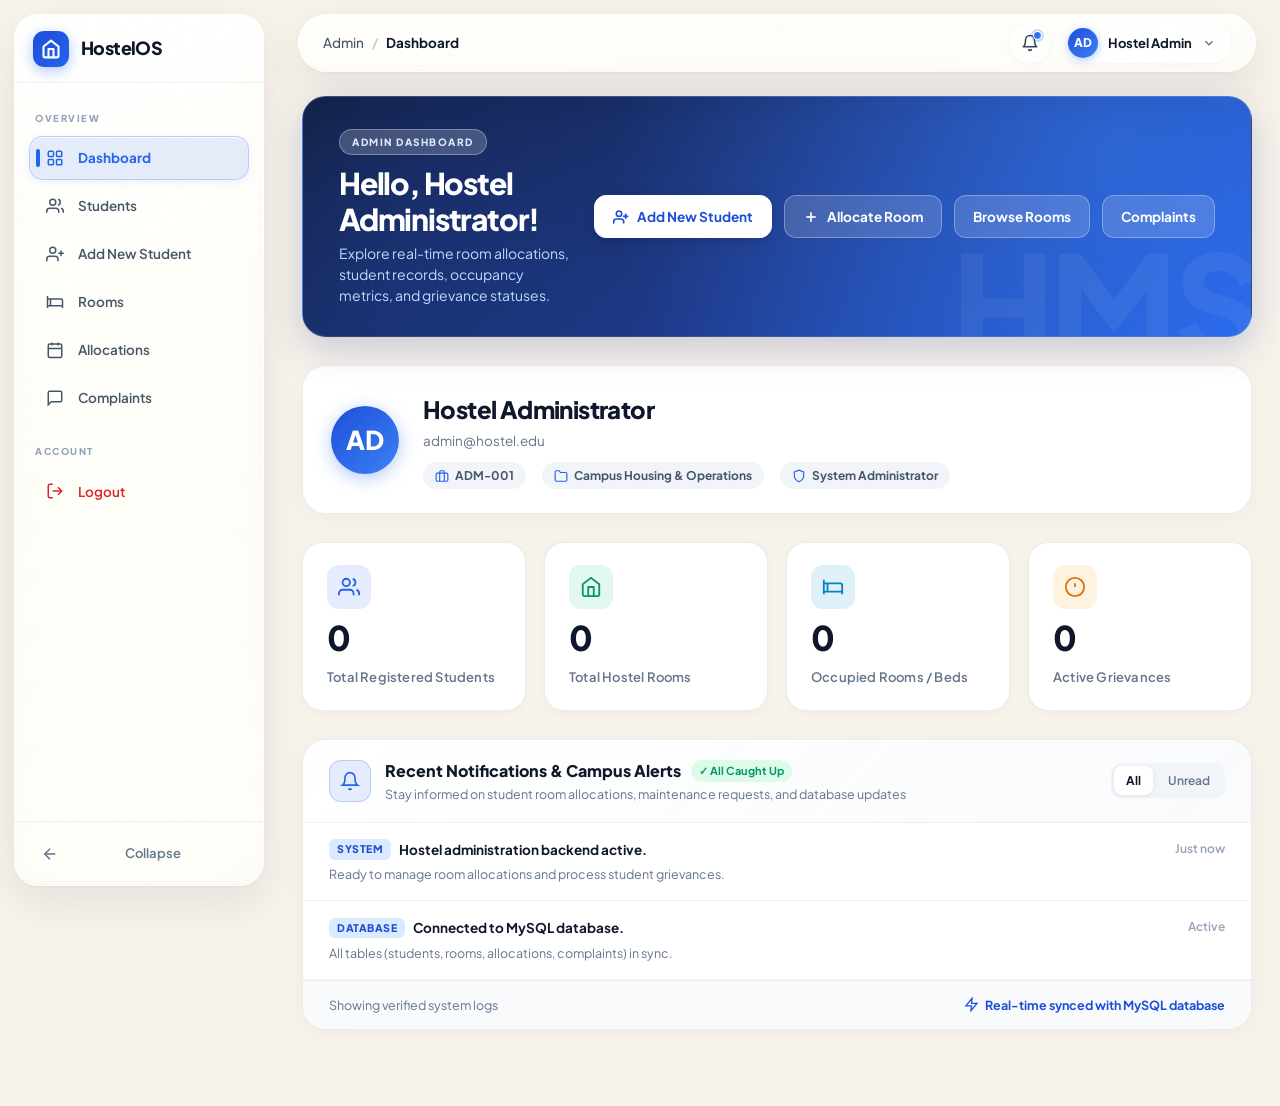
==== commit 2f1aba4d: "added "add new student" webpage in admin dashboard in frontend desgin" ====
--- a/Frontend/admin.html
+++ b/Frontend/admin.html
@@ -49,6 +49,18 @@
                 <span class="nav-label">Students</span>
             </a>
 
+            <a href="add-student.html" class="nav-item" title="Add New Student" id="navAddStudent">
+                <span class="nav-icon">
+                    <svg width="18" height="18" viewBox="0 0 24 24" fill="none" stroke="currentColor" stroke-width="2" stroke-linecap="round" stroke-linejoin="round">
+                        <path d="M16 21v-2a4 4 0 0 0-4-4H5a4 4 0 0 0-4 4v2"></path>
+                        <circle cx="9" cy="7" r="4"></circle>
+                        <line x1="20" y1="8" x2="20" y2="14"></line>
+                        <line x1="23" y1="11" x2="17" y2="11"></line>
+                    </svg>
+                </span>
+                <span class="nav-label">Add New Student</span>
+            </a>
+
             <a class="nav-item nav-btn" data-page="rooms" title="Rooms">
                 <span class="nav-icon">
                     <svg width="18" height="18" viewBox="0 0 24 24" fill="none" stroke="currentColor" stroke-width="2">
@@ -82,18 +94,7 @@
                 <span class="nav-label">Complaints</span>
             </a>
 
-            <div class="nav-section-label" style="margin-top: 10px;">Navigation</div>
-
-            <a href="student.html" class="nav-item" title="Switch to Student Portal">
-                <span class="nav-icon">
-                    <svg width="18" height="18" viewBox="0 0 24 24" fill="none" stroke="currentColor" stroke-width="2">
-                        <path d="M18 13v6a2 2 0 0 1-2 2H5a2 2 0 0 1-2-2V8a2 2 0 0 1 2-2h6"></path>
-                        <polyline points="15 3 21 3 21 9"></polyline>
-                        <line x1="10" y1="14" x2="21" y2="3"></line>
-                    </svg>
-                </span>
-                <span class="nav-label">Student View</span>
-            </a>
+            <div class="nav-section-label" style="margin-top: 10px;">Account</div>
 
             <a class="nav-item nav-btn logout-btn" id="logoutBtn" title="Logout" style="color: #DC2626;">
                 <span class="nav-icon">
@@ -216,7 +217,16 @@
                     </div>
 
                     <div class="welcome-actions">
-                        <button class="welcome-btn welcome-btn-solid" onclick="document.querySelector('[data-page=allocations]').click();">
+                        <a href="add-student.html" class="welcome-btn welcome-btn-solid" title="Register a new student account">
+                            <svg width="16" height="16" viewBox="0 0 24 24" fill="none" stroke="currentColor" stroke-width="2.5" stroke-linecap="round" stroke-linejoin="round">
+                                <path d="M16 21v-2a4 4 0 0 0-4-4H5a4 4 0 0 0-4 4v2"></path>
+                                <circle cx="9" cy="7" r="4"></circle>
+                                <line x1="19" y1="8" x2="19" y2="14"></line>
+                                <line x1="22" y1="11" x2="16" y2="11"></line>
+                            </svg>
+                            <span>Add New Student</span>
+                        </a>
+                        <button class="welcome-btn" onclick="document.querySelector('[data-page=allocations]').click();">
                             <svg width="16" height="16" viewBox="0 0 24 24" fill="none" stroke="currentColor" stroke-width="2.5">
                                 <line x1="12" y1="5" x2="12" y2="19"></line>
                                 <line x1="5" y1="12" x2="19" y2="12"></line>
@@ -386,11 +396,20 @@
                  STUDENTS MANAGEMENT SECTION
                  ============================================================ -->
             <section id="students" class="content-section" style="display: none;">
-                <div class="section-head-bar">
+                <div class="section-head-bar" style="display:flex; justify-content:space-between; align-items:center; flex-wrap:wrap; gap:12px;">
                     <div>
                         <h2 class="section-head-title">Students Management</h2>
                         <p class="section-head-sub">View and verify all registered hostel residents.</p>
                     </div>
+                    <a href="add-student.html" class="welcome-btn welcome-btn-solid" style="text-decoration:none; display:inline-flex; align-items:center; gap:8px;">
+                        <svg width="15" height="15" viewBox="0 0 24 24" fill="none" stroke="currentColor" stroke-width="2.5" stroke-linecap="round" stroke-linejoin="round">
+                            <path d="M16 21v-2a4 4 0 0 0-4-4H5a4 4 0 0 0-4 4v2"></path>
+                            <circle cx="9" cy="7" r="4"></circle>
+                            <line x1="19" y1="8" x2="19" y2="14"></line>
+                            <line x1="22" y1="11" x2="16" y2="11"></line>
+                        </svg>
+                        <span>+ Add New Student</span>
+                    </a>
                 </div>
 
                 <div class="data-table-card">
@@ -1064,8 +1083,18 @@
             return div.innerHTML;
         }
 
-        // Initial Load
-        loadDashboard();
+        // Initial Load (support URL hash e.g. admin.html#students)
+        const hash = window.location.hash.replace("#", "");
+        if (hash) {
+            const targetBtn = document.querySelector(`.nav-btn[data-page="${hash}"]`);
+            if (targetBtn) {
+                targetBtn.click();
+            } else {
+                loadDashboard();
+            }
+        } else {
+            loadDashboard();
+        }
     </script>
 
 </body>
